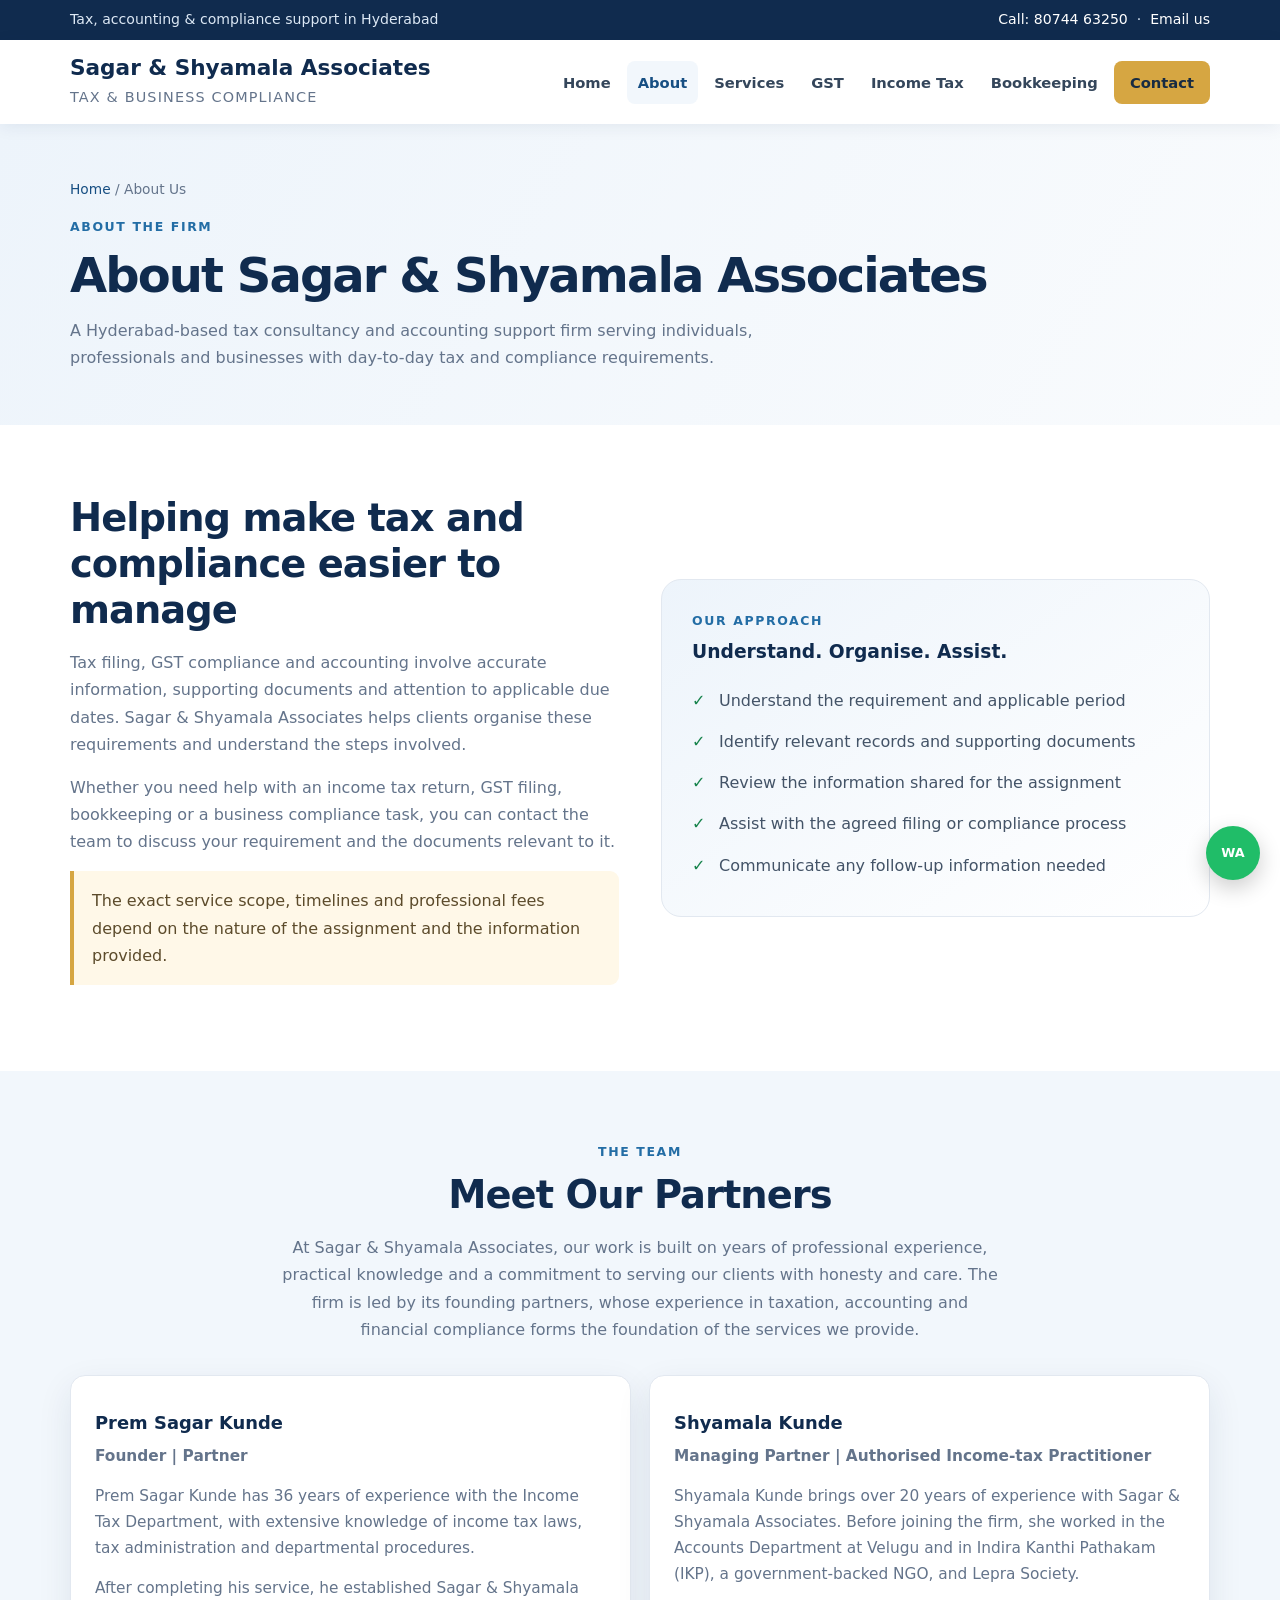
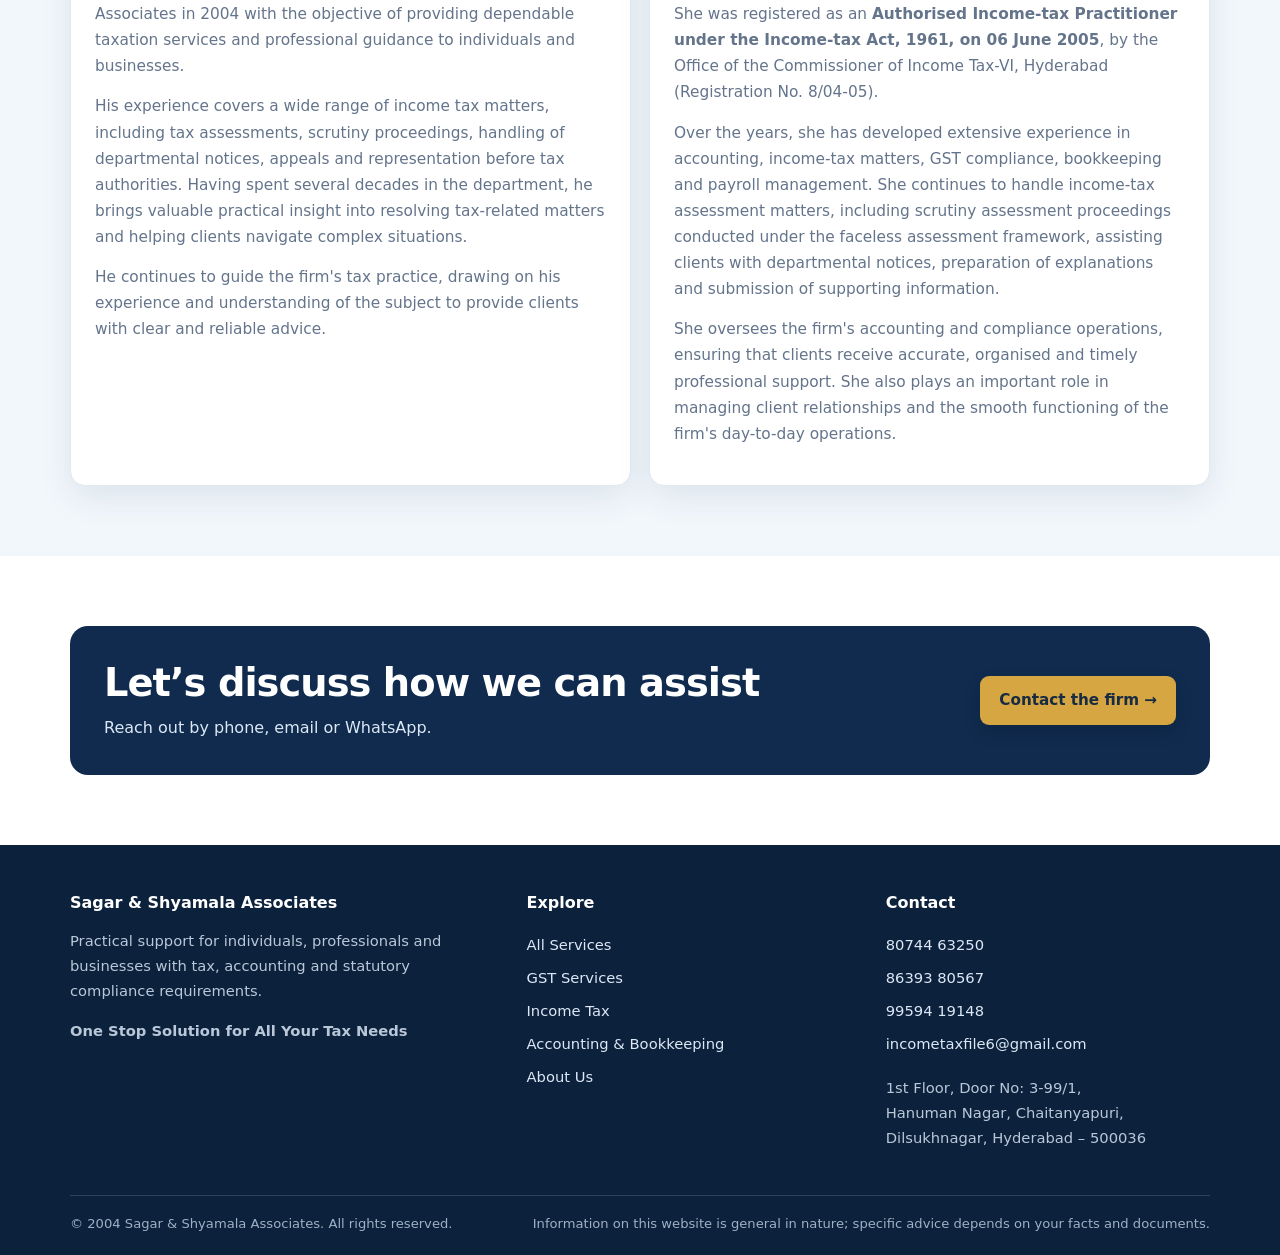
==== about.html @ eeabec80 "Update about.html" ====
<!doctype html>
<html lang="en">
<head>
<meta charset="utf-8">
<meta name="viewport" content="width=device-width, initial-scale=1">
<title>About | Sagar &amp; Shyamala Associates</title>
<meta name="description" content="Meet the partners of Sagar & Shyamala Associates, Hyderabad, and learn about their experience in income tax, GST, accounting and compliance services.">
<meta name="theme-color" content="#102b4e">
<link rel="stylesheet" href="assets/css/style.css">
<link rel="icon" href="data:image/svg+xml,%3Csvg xmlns='http://www.w3.org/2000/svg' viewBox='0 0 64 64'%3E%3Crect width='64' height='64' rx='14' fill='%23102b4e'/%3E%3Ctext x='50%25' y='55%25' font-size='24' text-anchor='middle' fill='white' font-family='Arial' font-weight='bold'%3ESS%3C/text%3E%3C/svg%3E">
</head>

<body>

<div class="topbar">
<div class="container topbar-inner">
<span>Tax, accounting &amp; compliance support in Hyderabad</span>
<span>
<a href="tel:+918074463250">Call: 80744 63250</a>
&nbsp;·&nbsp;
<a href="mailto:incometaxfile6@gmail.com">Email us</a>
</span>
</div>
</div>

<header class="site-header">
<div class="container header-inner">

<a class="brand" href="index.html" aria-label="Sagar and Shyamala Associates home">
<span>
<strong>Sagar &amp; Shyamala Associates</strong>
<small>Tax &amp; Business Compliance</small>
</span>
</a>

<button class="menu-toggle" type="button" aria-expanded="false" aria-controls="main-nav">Menu ☰</button>

<nav class="nav" id="main-nav" aria-label="Main navigation">
<a href="index.html">Home</a>
<a href="about.html">About</a>
<a href="services.html">Services</a>
<a href="gst-services.html">GST</a>
<a href="income-tax.html">Income Tax</a>
<a href="bookkeeping.html">Bookkeeping</a>
<a href="contact.html" class="nav-cta">Contact</a>
</nav>

</div>
</header>

<main>

<section class="page-hero">
<div class="container">
<div class="breadcrumbs">
<a href="index.html">Home</a> / About Us
</div>
<div class="kicker">About the firm</div>
<h1>About Sagar &amp; Shyamala Associates</h1>
<p>A Hyderabad-based tax consultancy and accounting support firm serving individuals, professionals and businesses with day-to-day tax and compliance requirements.</p>
</div>
</section>

<section class="section">
<div class="container split">

<div>
<h2>Helping make tax and compliance easier to manage</h2>

<p class="muted">Tax filing, GST compliance and accounting involve accurate information, supporting documents and attention to applicable due dates. Sagar &amp; Shyamala Associates helps clients organise these requirements and understand the steps involved.</p>

<p class="muted">Whether you need help with an income tax return, GST filing, bookkeeping or a business compliance task, you can contact the team to discuss your requirement and the documents relevant to it.</p>

<p class="notice">The exact service scope, timelines and professional fees depend on the nature of the assignment and the information provided.</p>
</div>

<div class="feature-box">
<div class="kicker">Our approach</div>
<h3>Understand. Organise. Assist.</h3>

<ul class="tick-list">
<li>Understand the requirement and applicable period</li>
<li>Identify relevant records and supporting documents</li>
<li>Review the information shared for the assignment</li>
<li>Assist with the agreed filing or compliance process</li>
<li>Communicate any follow-up information needed</li>
</ul>
</div>

</div>
</section>

<section class="section section-soft">
<div class="container">

<div class="section-head center">
<div class="kicker">The team</div>
<h2>Meet Our Partners</h2>

<p>At Sagar &amp; Shyamala Associates, our work is built on years of professional experience, practical knowledge and a commitment to serving our clients with honesty and care. The firm is led by its founding partners, whose experience in taxation, accounting and financial compliance forms the foundation of the services we provide.</p>
</div>

<div class="grid two">

<div class="card">
<h3>Prem Sagar Kunde</h3>
<p><strong>Founder | Partner</strong></p>

<p>Prem Sagar Kunde has 36 years of experience with the Income Tax Department, with extensive knowledge of income tax laws, tax administration and departmental procedures.</p>

<p>After completing his service, he established Sagar &amp; Shyamala Associates in 2004 with the objective of providing dependable taxation services and professional guidance to individuals and businesses.</p>

<p>His experience covers a wide range of income tax matters, including tax assessments, scrutiny proceedings, handling of departmental notices, appeals and representation before tax authorities. Having spent several decades in the department, he brings valuable practical insight into resolving tax-related matters and helping clients navigate complex situations.</p>

<p>He continues to guide the firm's tax practice, drawing on his experience and understanding of the subject to provide clients with clear and reliable advice.</p>
</div>

<div class="card">
<h3>Shyamala Kunde</h3>
<p><strong>Managing Partner | Authorised Income-tax Practitioner</strong></p>

<p>Shyamala Kunde brings over 20 years of experience with Sagar &amp; Shyamala Associates. Before joining the firm, she worked in the Accounts Department at Velugu and in Indira Kanthi Pathakam (IKP), a government-backed NGO, and Lepra Society.</p>

<p>She was registered as an <strong>Authorised Income-tax Practitioner under the Income-tax Act, 1961, on 06 June 2005</strong>, by the Office of the Commissioner of Income Tax-VI, Hyderabad (Registration No. 8/04-05).</p>

<p>Over the years, she has developed extensive experience in accounting, income-tax matters, GST compliance, bookkeeping and payroll management. She continues to handle income-tax assessment matters, including scrutiny assessment proceedings conducted under the faceless assessment framework, assisting clients with departmental notices, preparation of explanations and submission of supporting information.</p>

<p>She oversees the firm's accounting and compliance operations, ensuring that clients receive accurate, organised and timely professional support. She also plays an important role in managing client relationships and the smooth functioning of the firm's day-to-day operations.</p>
</div>

</div>
</div>
</section>

<section class="section">
<div class="container callout">

<div>
<h2>Let’s discuss how we can assist</h2>
<p>Reach out by phone, email or WhatsApp.</p>
</div>

<a class="btn" href="contact.html">Contact the firm →</a>

</div>
</section>

</main>

<footer class="site-footer">
<div class="container">

<div class="footer-grid">

<div>
<h3>Sagar &amp; Shyamala Associates</h3>
<p>Practical support for individuals, professionals and businesses with tax, accounting and statutory compliance requirements.</p>
<p><strong>One Stop Solution for All Your Tax Needs</strong></p>
</div>

<div>
<h3>Explore</h3>
<ul>
<li><a href="services.html">All Services</a></li>
<li><a href="gst-services.html">GST Services</a></li>
<li><a href="income-tax.html">Income Tax</a></li>
<li><a href="bookkeeping.html">Accounting &amp; Bookkeeping</a></li>
<li><a href="about.html">About Us</a></li>
</ul>
</div>

<div>
<h3>Contact</h3>
<ul>
<li><a href="tel:+918074463250">80744 63250</a></li>
<li><a href="tel:+918639380567">86393 80567</a></li>
<li><a href="tel:+919959419148">99594 19148</a></li>
<li><a href="mailto:incometaxfile6@gmail.com">incometaxfile6@gmail.com</a></li>
</ul>

<p>
1st Floor, Door No: 3-99/1,<br>
Hanuman Nagar, Chaitanyapuri,<br>
Dilsukhnagar, Hyderabad – 500036
</p>
</div>

</div>

<div class="footer-bottom">
<span>© <span id="year">2004</span> Sagar &amp; Shyamala Associates. All rights reserved.</span>
<span>Information on this website is general in nature; specific advice depends on your facts and documents.</span>
</div>

</div>
</footer>

<a class="whatsapp" href="https://wa.me/918074463250" target="_blank" rel="noopener" aria-label="Chat with us on WhatsApp">WA</a>

<script src="assets/js/site.js" defer></script>

</body>
</html>
---- assets/css/style.css ----
:root{--navy:#102b4e;--blue:#174f83;--blue2:#236da5;--gold:#d6a642;--ink:#263445;--muted:#64748b;--pale:#f2f7fc;--line:#e2e8f0;--white:#fff;--green:#16834b;--shadow:0 12px 35px rgba(16,43,78,.09)}
*{box-sizing:border-box}html{scroll-behavior:smooth}body{margin:0;font-family:Inter,ui-sans-serif,system-ui,-apple-system,"Segoe UI",Arial,sans-serif;color:var(--ink);line-height:1.7;background:#fff}a{color:var(--blue);text-decoration:none}a:hover{color:var(--blue2)}img{max-width:100%}.container{width:min(1140px,calc(100% - 40px));margin-inline:auto}.topbar{background:var(--navy);color:#dce8f5;font-size:.88rem}.topbar-inner{display:flex;justify-content:space-between;gap:15px;flex-wrap:wrap;padding:8px 0}.topbar a{color:#fff}.site-header{background:#fff;position:sticky;top:0;z-index:20;box-shadow:0 3px 16px rgba(16,43,78,.07)}.header-inner{display:flex;align-items:center;justify-content:space-between;gap:25px;padding:15px 0}.brand{display:flex;align-items:center;gap:12px;color:var(--navy);min-width:240px}.brand-mark{width:44px;height:44px;border-radius:12px;background:linear-gradient(135deg,var(--navy),var(--blue2));color:#fff;display:grid;place-items:center;font-weight:800;letter-spacing:-1px}.brand strong{display:block;font-size:1.35rem;line-height:1.2}.brand small{display:block;color:var(--muted);font-size:.90rem;letter-spacing:.08em;text-transform:uppercase;margin-top:4px}.nav{display:flex;align-items:center;gap:5px;flex-wrap:wrap}.nav a{color:#34465b;padding:9px 11px;border-radius:8px;font-size:.92rem;font-weight:600}.nav a:hover,.nav a.active{background:var(--pale);color:var(--blue)}.nav .nav-cta{background:var(--gold);color:#172b42;padding-inline:16px}.nav .nav-cta:hover{background:#c8952f;color:#172b42}.menu-toggle{display:none;border:1px solid var(--line);background:#fff;color:var(--navy);border-radius:8px;padding:9px 12px;font-size:1rem}.hero{background:radial-gradient(circle at 85% 20%,rgba(214,166,66,.2),transparent 25%),linear-gradient(120deg,#102b4e,#174f83);color:#fff;padding:78px 0 72px;overflow:hidden}.hero-grid{display:grid;grid-template-columns:1.25fr .75fr;gap:50px;align-items:center}.eyebrow{display:inline-flex;align-items:center;gap:8px;color:#f3d99d;font-size:.8rem;font-weight:800;letter-spacing:.13em;text-transform:uppercase}.eyebrow:before{content:"";width:25px;height:2px;background:var(--gold)}h1,h2,h3{line-height:1.2;color:var(--navy);margin:0 0 16px}h1{font-size:clamp(2.2rem,5vw,3.65rem);letter-spacing:-.04em}.hero h1{color:#fff;max-width:720px}.hero p{color:#dce8f5;font-size:1.1rem;max-width:680px;margin:0 0 25px}.hero-panel{background:rgba(255,255,255,.09);border:1px solid rgba(255,255,255,.2);border-radius:20px;padding:27px;backdrop-filter:blur(5px)}.hero-panel h3{color:#fff;font-size:1.2rem}.hero-panel p{font-size:.96rem;margin-bottom:12px}.hero-list{padding:0;margin:15px 0 0;list-style:none}.hero-list li{padding:8px 0;color:#f4f7fb;border-bottom:1px solid rgba(255,255,255,.15)}.hero-list li:last-child{border:0}.hero-list li:before{content:"✓";color:#f3d99d;font-weight:900;margin-right:10px}.btn{display:inline-flex;align-items:center;justify-content:center;gap:8px;border:0;border-radius:9px;padding:12px 19px;font-weight:750;font-size:.95rem;background:var(--gold);color:#172b42;box-shadow:0 7px 18px rgba(0,0,0,.12)}.btn:hover{background:#e2b958;color:#172b42;transform:translateY(-1px)}.btn-outline{background:transparent;border:1px solid rgba(255,255,255,.55);color:#fff;box-shadow:none;margin-left:8px}.btn-outline:hover{background:rgba(255,255,255,.12);color:#fff}.btn-blue{background:var(--blue);color:#fff;box-shadow:none}.btn-blue:hover{background:var(--navy);color:#fff}.section{padding:70px 0}.section-soft{background:var(--pale)}.section-head{max-width:720px;margin-bottom:32px}.section-head.center{text-align:center;margin-inline:auto}.section-head p{color:var(--muted);margin:0}.kicker{font-size:.78rem;color:var(--blue2);font-weight:800;letter-spacing:.13em;text-transform:uppercase;margin-bottom:10px}.section h2{font-size:clamp(1.75rem,3vw,2.45rem);letter-spacing:-.025em}.grid{display:grid;grid-template-columns:repeat(3,1fr);gap:18px}.grid.two{grid-template-columns:repeat(2,1fr)}.card{background:#fff;border:1px solid var(--line);border-radius:15px;padding:24px;box-shadow:var(--shadow)}.card h3{font-size:1.12rem;margin:12px 0 9px}.card p{color:var(--muted);margin:0 0 14px;font-size:.96rem}.card-link{font-weight:750;font-size:.92rem}.icon-box{width:43px;height:43px;border-radius:12px;background:#eaf2fa;color:var(--blue);display:grid;place-items:center;font-size:1.25rem;font-weight:800}.tick-list{list-style:none;padding:0;margin:15px 0 0}.tick-list li{padding:7px 0 7px 27px;position:relative;color:#435367}.tick-list li:before{content:"✓";position:absolute;left:0;color:var(--green);font-weight:900}.split{display:grid;grid-template-columns:1fr 1fr;gap:42px;align-items:center}.feature-box{background:linear-gradient(145deg,#edf4fb,#fff);border:1px solid var(--line);border-radius:20px;padding:30px}.feature-box .stat{font-size:2rem;font-weight:850;color:var(--blue);line-height:1}.feature-box p{color:var(--muted)}.callout{background:var(--navy);color:#fff;border-radius:18px;padding:34px;display:flex;align-items:center;justify-content:space-between;gap:25px}.callout h2{color:#fff;margin-bottom:8px}.callout p{color:#dce8f5;margin:0}.page-hero{background:linear-gradient(120deg,#edf4fb,#f9fbfd);padding:54px 0}.page-hero h1{font-size:clamp(2rem,4vw,3rem);margin-bottom:12px}.page-hero p{max-width:760px;color:var(--muted);margin:0}.breadcrumbs{font-size:.86rem;color:var(--muted);margin-bottom:14px}.breadcrumbs a{color:var(--blue)}.content{max-width:850px}.content p{color:#536276}.content h2{font-size:1.55rem;margin-top:32px}.content h3{font-size:1.12rem;margin-top:22px}.notice{background:#fff8e8;border-left:4px solid var(--gold);padding:16px 18px;border-radius:0 9px 9px 0;color:#5c4b2b}.contact-grid{display:grid;grid-template-columns:.9fr 1.1fr;gap:25px}.contact-item{padding:17px 0;border-bottom:1px solid var(--line)}.contact-item:last-child{border:0}.contact-item strong{display:block;color:var(--navy);margin-bottom:4px}.contact-item span,.contact-item a{color:var(--muted)}.form-card label{display:block;font-weight:700;font-size:.9rem;color:var(--navy);margin:12px 0 6px}.form-card input,.form-card textarea,.form-card select{width:100%;padding:12px 13px;border:1px solid #cbd5e1;border-radius:8px;font:inherit;color:var(--ink);background:#fff}.form-card textarea{min-height:125px;resize:vertical}.form-card input:focus,.form-card textarea:focus,.form-card select:focus{outline:3px solid rgba(35,109,165,.15);border-color:var(--blue2)}.form-note{font-size:.83rem;color:var(--muted)}.faq{border-bottom:1px solid var(--line);padding:18px 0}.faq h3{font-size:1.03rem;margin:0 0 8px}.faq p{margin:0;color:var(--muted)}.site-footer{background:#0c213c;color:#d5e0ec;padding:48px 0 20px}.footer-grid{display:grid;grid-template-columns:1.3fr 1fr 1fr;gap:35px}.site-footer h3{color:#fff;font-size:1rem}.site-footer p,.site-footer li{color:#b9c8d8;font-size:.92rem}.site-footer ul{list-style:none;padding:0;margin:0}.site-footer li{padding:4px 0}.site-footer a{color:#dce8f5}.footer-bottom{border-top:1px solid rgba(255,255,255,.15);margin-top:30px;padding-top:17px;display:flex;justify-content:space-between;gap:15px;flex-wrap:wrap;font-size:.82rem;color:#9fb1c5}.whatsapp{position:fixed;right:20px;bottom:20px;width:54px;height:54px;border-radius:50%;background:#20bd68;color:#fff;display:grid;place-items:center;font-weight:900;font-size:.8rem;box-shadow:0 8px 22px rgba(0,0,0,.2);z-index:30}.whatsapp:hover{color:#fff;background:#159c53}.muted{color:var(--muted)}.spacer-top{margin-top:28px}.center{text-align:center}.small{font-size:.88rem}
@media(max-width:900px){.header-inner{align-items:flex-start}.menu-toggle{display:block;margin-left:auto}.nav{display:none;position:absolute;left:0;right:0;top:100%;background:#fff;padding:12px 20px 18px;box-shadow:0 12px 20px rgba(0,0,0,.1);flex-direction:column;align-items:stretch}.nav.open{display:flex}.nav a{padding:11px 12px}.hero-grid,.split,.contact-grid{grid-template-columns:1fr}.hero-grid{gap:28px}.hero{padding:58px 0}.grid{grid-template-columns:repeat(2,1fr)}.footer-grid{grid-template-columns:1fr 1fr}}
@media(max-width:600px){.container{width:min(100% - 30px,1140px)}.topbar-inner{font-size:.8rem}.brand{min-width:0}.brand strong{font-size:1.10rem}.brand small{font-size:.62rem}.brand-mark{width:39px;height:39px}.grid,.grid.two,.footer-grid{grid-template-columns:1fr}.section{padding:52px 0}.hero{padding:48px 0}.hero p{font-size:1rem}.btn-outline{margin:10px 0 0}.callout{align-items:flex-start;flex-direction:column;padding:26px}.page-hero{padding:40px 0}.card{padding:21px}}
@media(prefers-reduced-motion:reduce){html{scroll-behavior:auto}*,*:before,*:after{transition:none!important}}
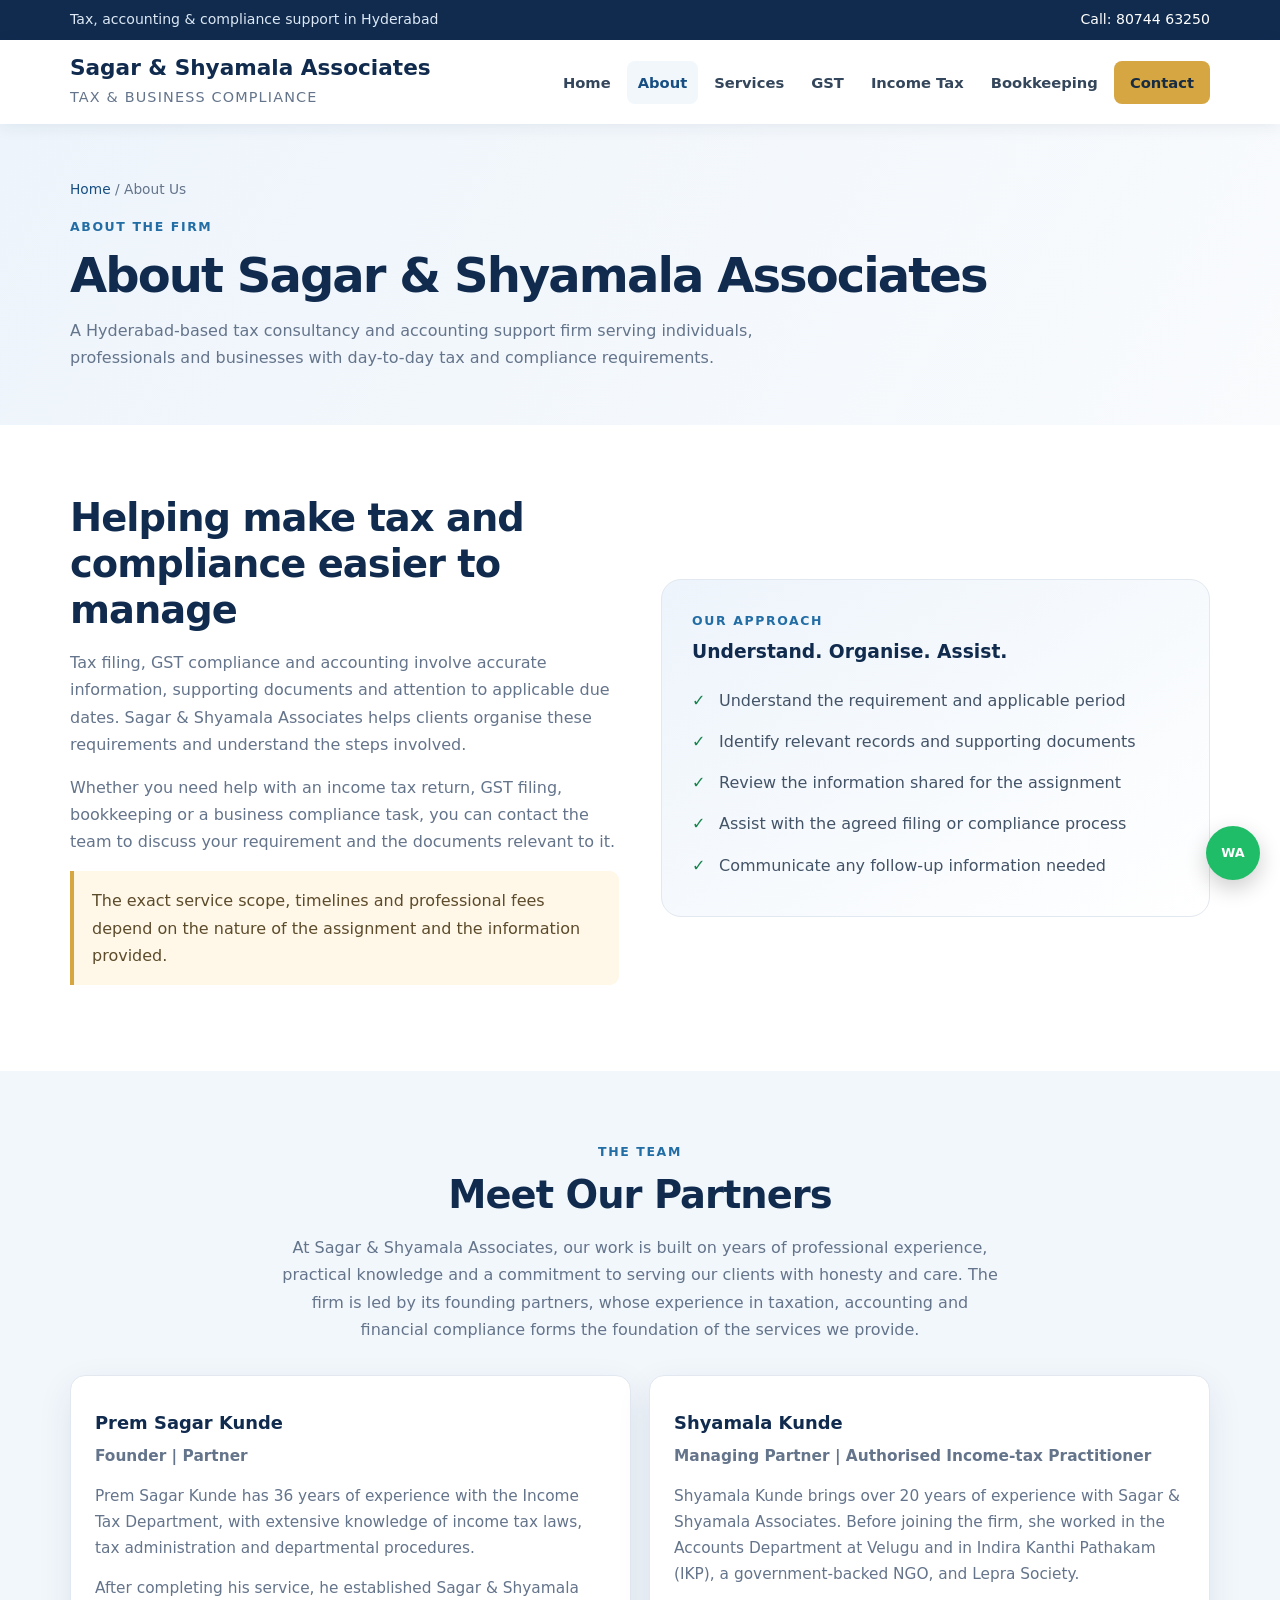
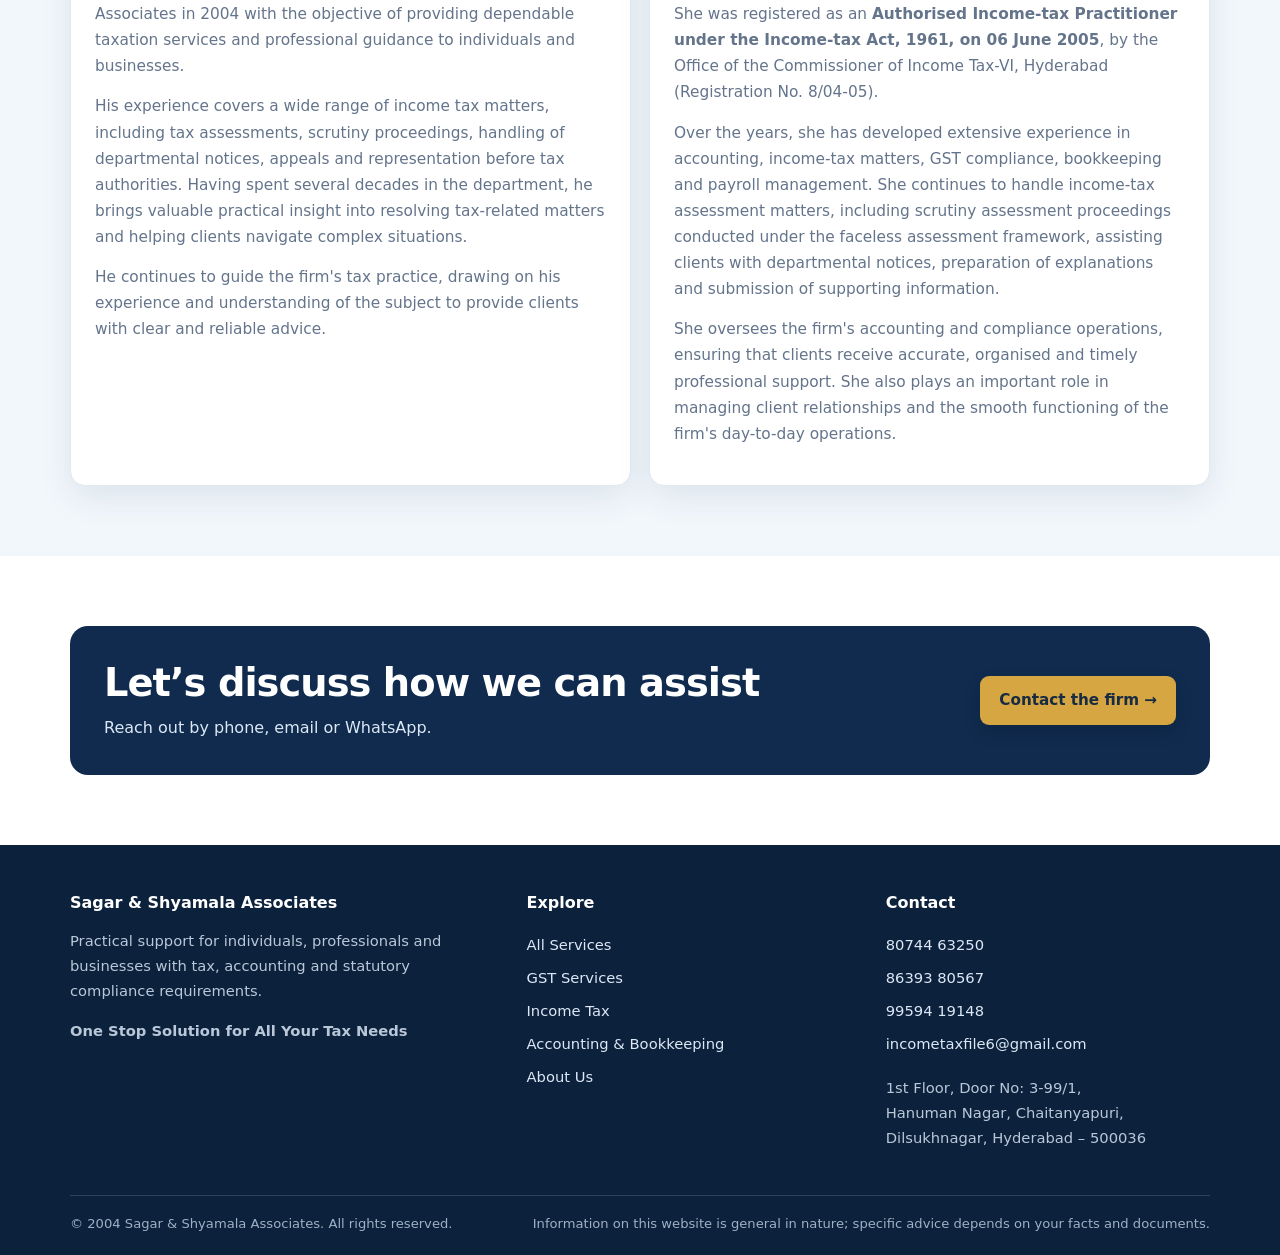
==== commit 87908a67: "Update about.html" ====
--- a/about.html
+++ b/about.html
@@ -18,8 +18,6 @@
 <span>Tax, accounting &amp; compliance support in Hyderabad</span>
 <span>
 <a href="tel:+918074463250">Call: 80744 63250</a>
-&nbsp;·&nbsp;
-<a href="mailto:incometaxfile6@gmail.com">Email us</a>
 </span>
 </div>
 </div>
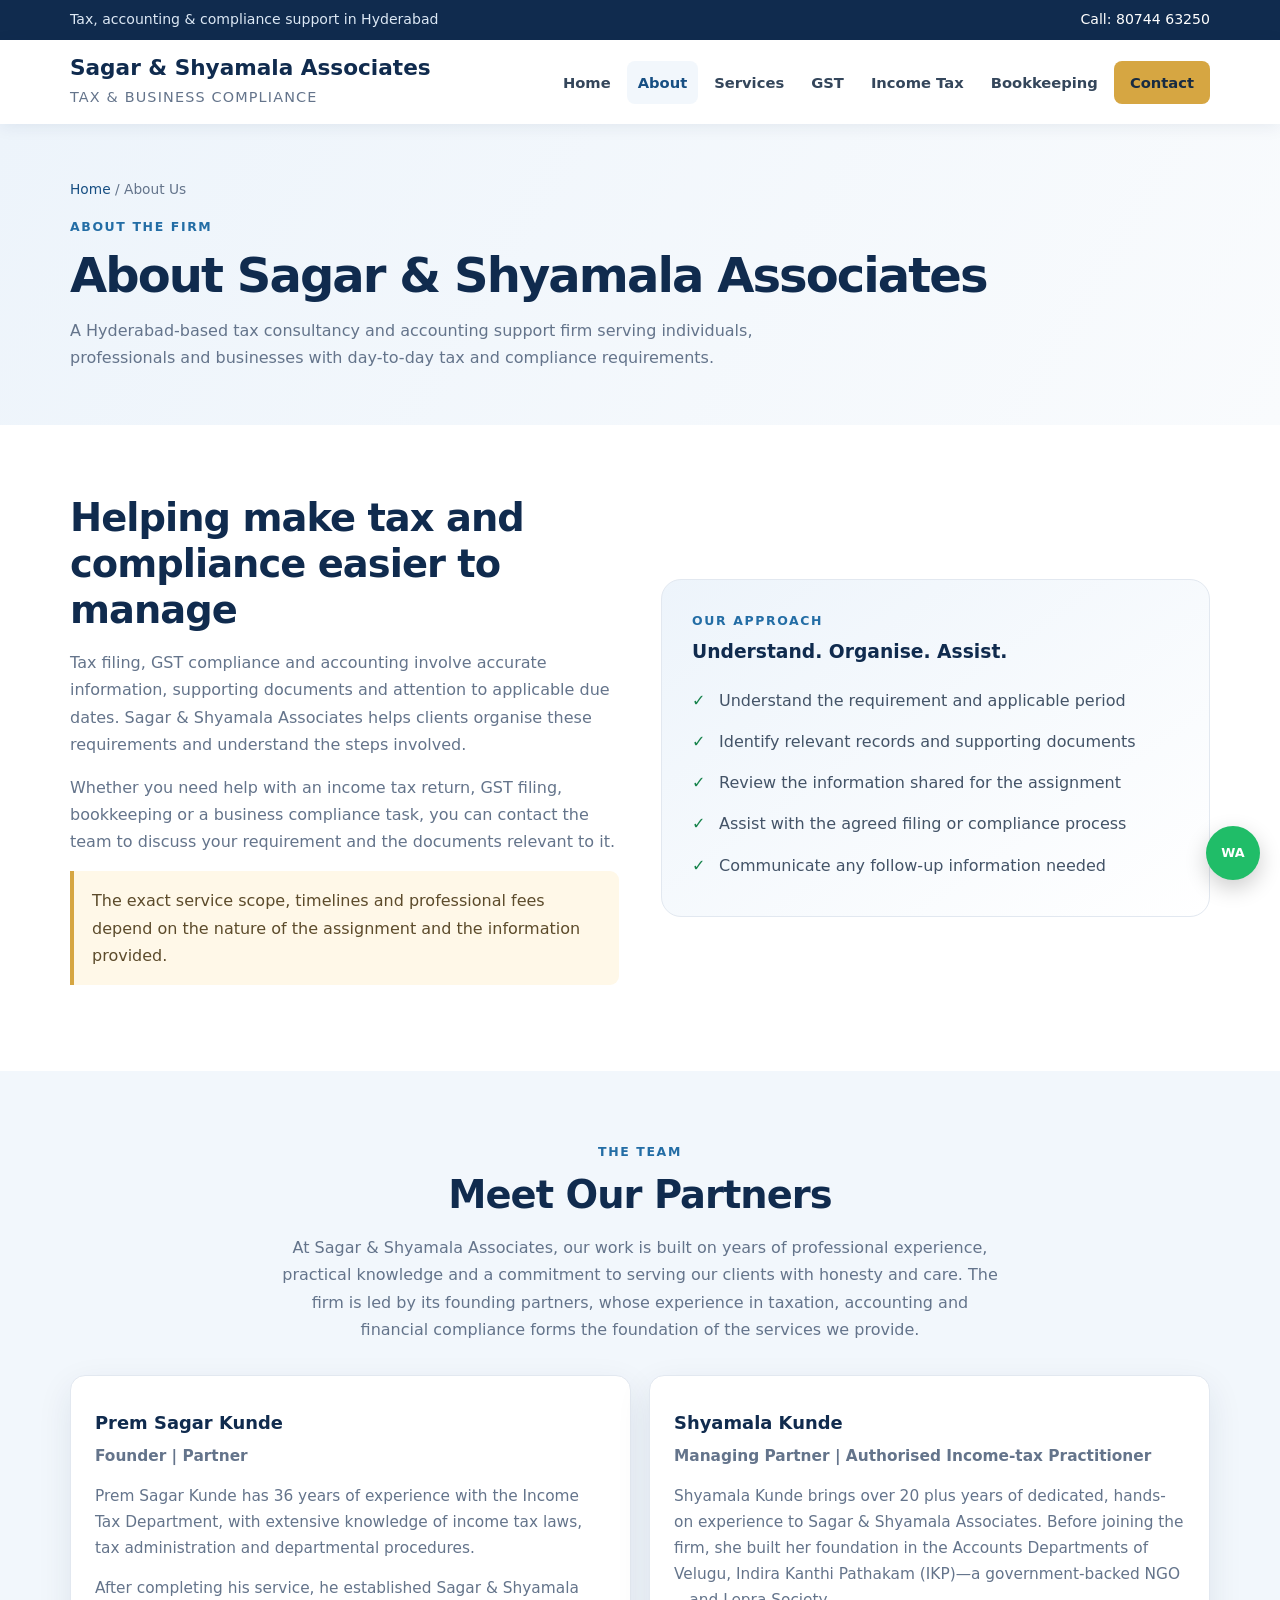
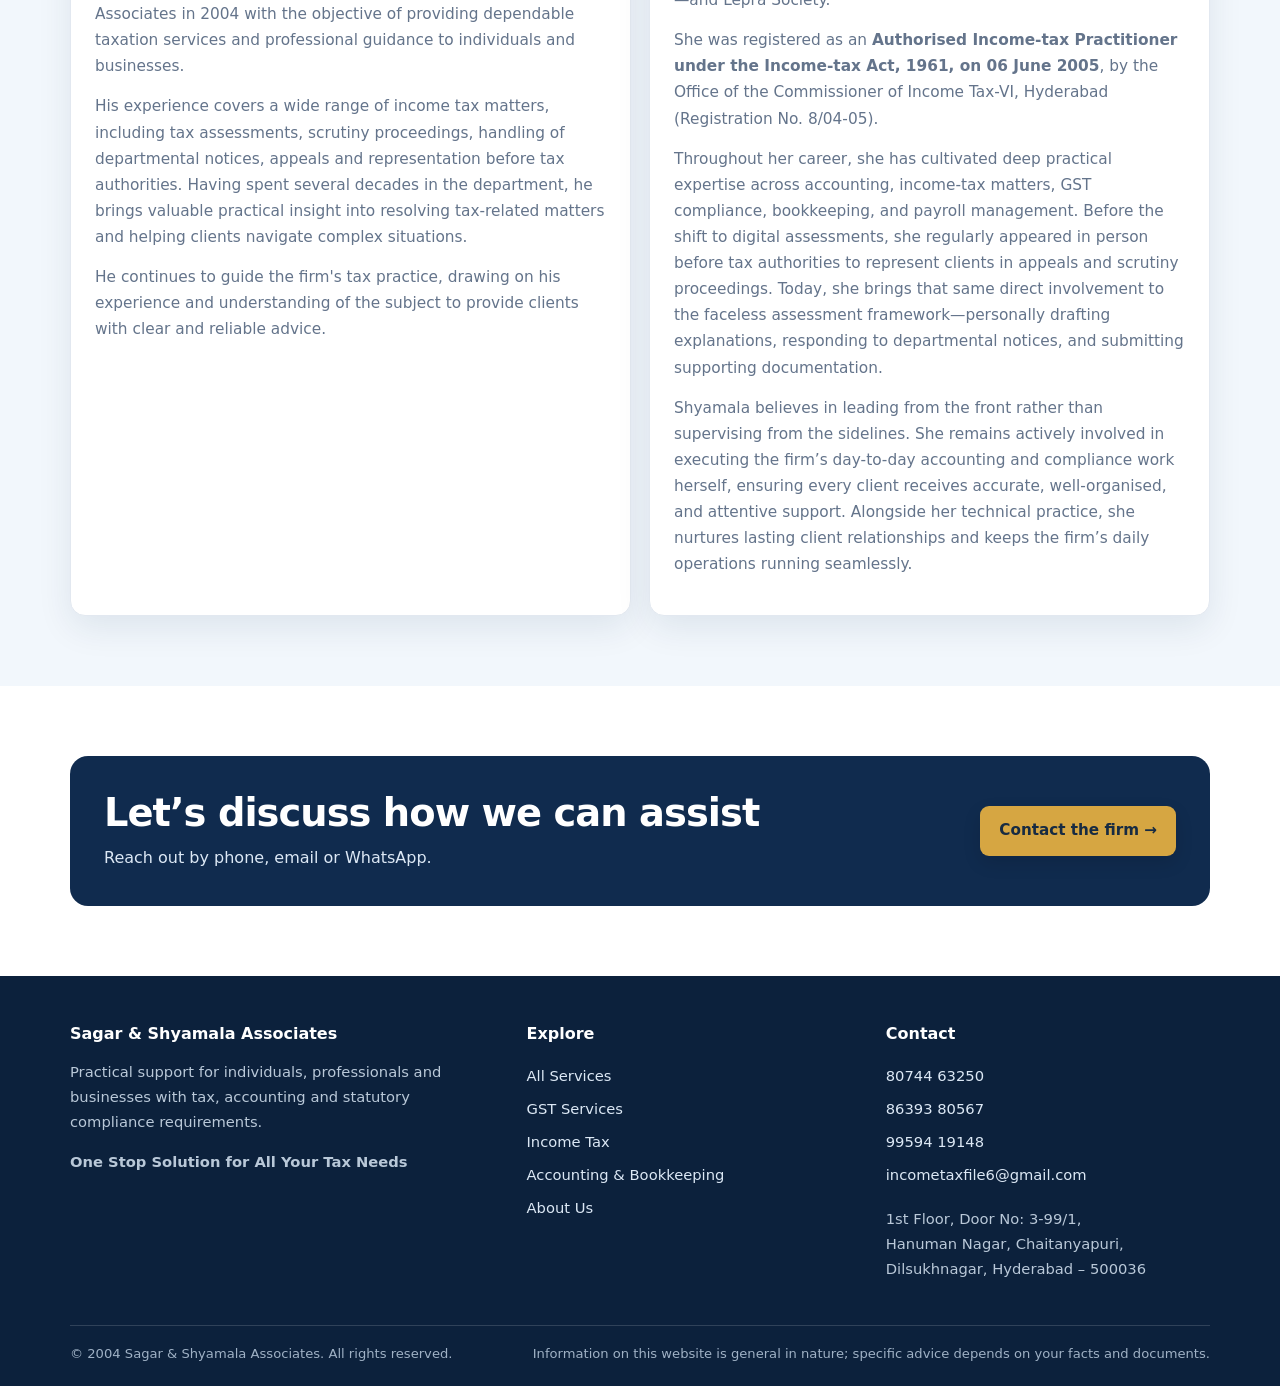
==== commit f30fc3b4: "Update about.html" ====
--- a/about.html
+++ b/about.html
@@ -114,18 +114,20 @@
 <p>He continues to guide the firm's tax practice, drawing on his experience and understanding of the subject to provide clients with clear and reliable advice.</p>
 </div>
 
+
 <div class="card">
-<h3>Shyamala Kunde</h3>
-<p><strong>Managing Partner | Authorised Income-tax Practitioner</strong></p>
-
-<p>Shyamala Kunde brings over 20 years of experience with Sagar &amp; Shyamala Associates. Before joining the firm, she worked in the Accounts Department at Velugu and in Indira Kanthi Pathakam (IKP), a government-backed NGO, and Lepra Society.</p>
-
-<p>She was registered as an <strong>Authorised Income-tax Practitioner under the Income-tax Act, 1961, on 06 June 2005</strong>, by the Office of the Commissioner of Income Tax-VI, Hyderabad (Registration No. 8/04-05).</p>
-
-<p>Over the years, she has developed extensive experience in accounting, income-tax matters, GST compliance, bookkeeping and payroll management. She continues to handle income-tax assessment matters, including scrutiny assessment proceedings conducted under the faceless assessment framework, assisting clients with departmental notices, preparation of explanations and submission of supporting information.</p>
-
-<p>She oversees the firm's accounting and compliance operations, ensuring that clients receive accurate, organised and timely professional support. She also plays an important role in managing client relationships and the smooth functioning of the firm's day-to-day operations.</p>
-</div>
+    <h3>Shyamala Kunde</h3>
+    <p><strong>Managing Partner | Authorised Income-tax Practitioner</strong></p>
+
+    <p>Shyamala Kunde brings over 20 plus years of dedicated, hands-on experience to Sagar &amp; Shyamala Associates. Before joining the firm, she built her foundation in the Accounts Departments of Velugu, Indira Kanthi Pathakam (IKP)—a government-backed NGO—and Lepra Society.</p>
+
+    <p>She was registered as an <strong>Authorised Income-tax Practitioner under the Income-tax Act, 1961, on 06 June 2005</strong>, by the Office of the Commissioner of Income Tax-VI, Hyderabad (Registration No. 8/04-05).</p>
+
+    <p>Throughout her career, she has cultivated deep practical expertise across accounting, income-tax matters, GST compliance, bookkeeping, and payroll management. Before the shift to digital assessments, she regularly appeared in person before tax authorities to represent clients in appeals and scrutiny proceedings. Today, she brings that same direct involvement to the faceless assessment framework—personally drafting explanations, responding to departmental notices, and submitting supporting documentation.</p>
+
+    <p>Shyamala believes in leading from the front rather than supervising from the sidelines. She remains actively involved in executing the firm’s day-to-day accounting and compliance work herself, ensuring every client receives accurate, well-organised, and attentive support. Alongside her technical practice, she nurtures lasting client relationships and keeps the firm’s daily operations running seamlessly.</p>
+</div>
+
 
 </div>
 </div>
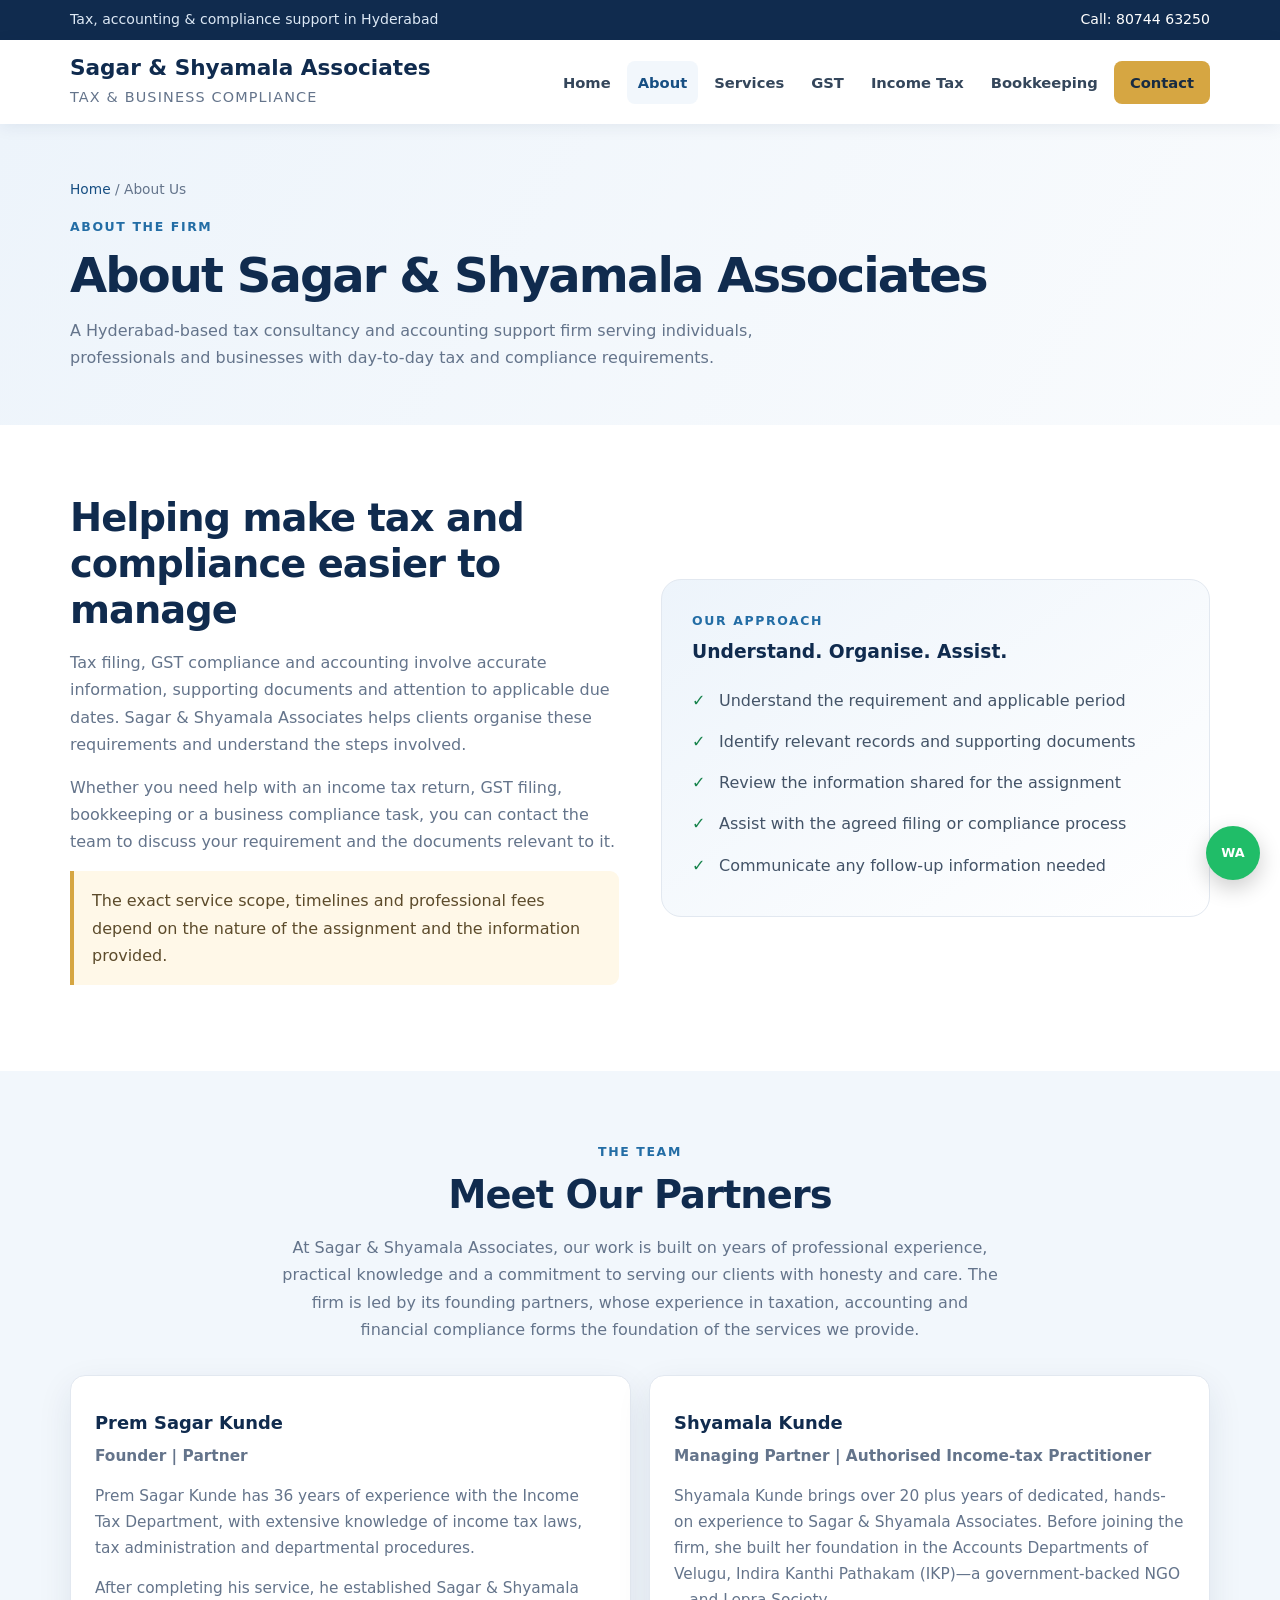
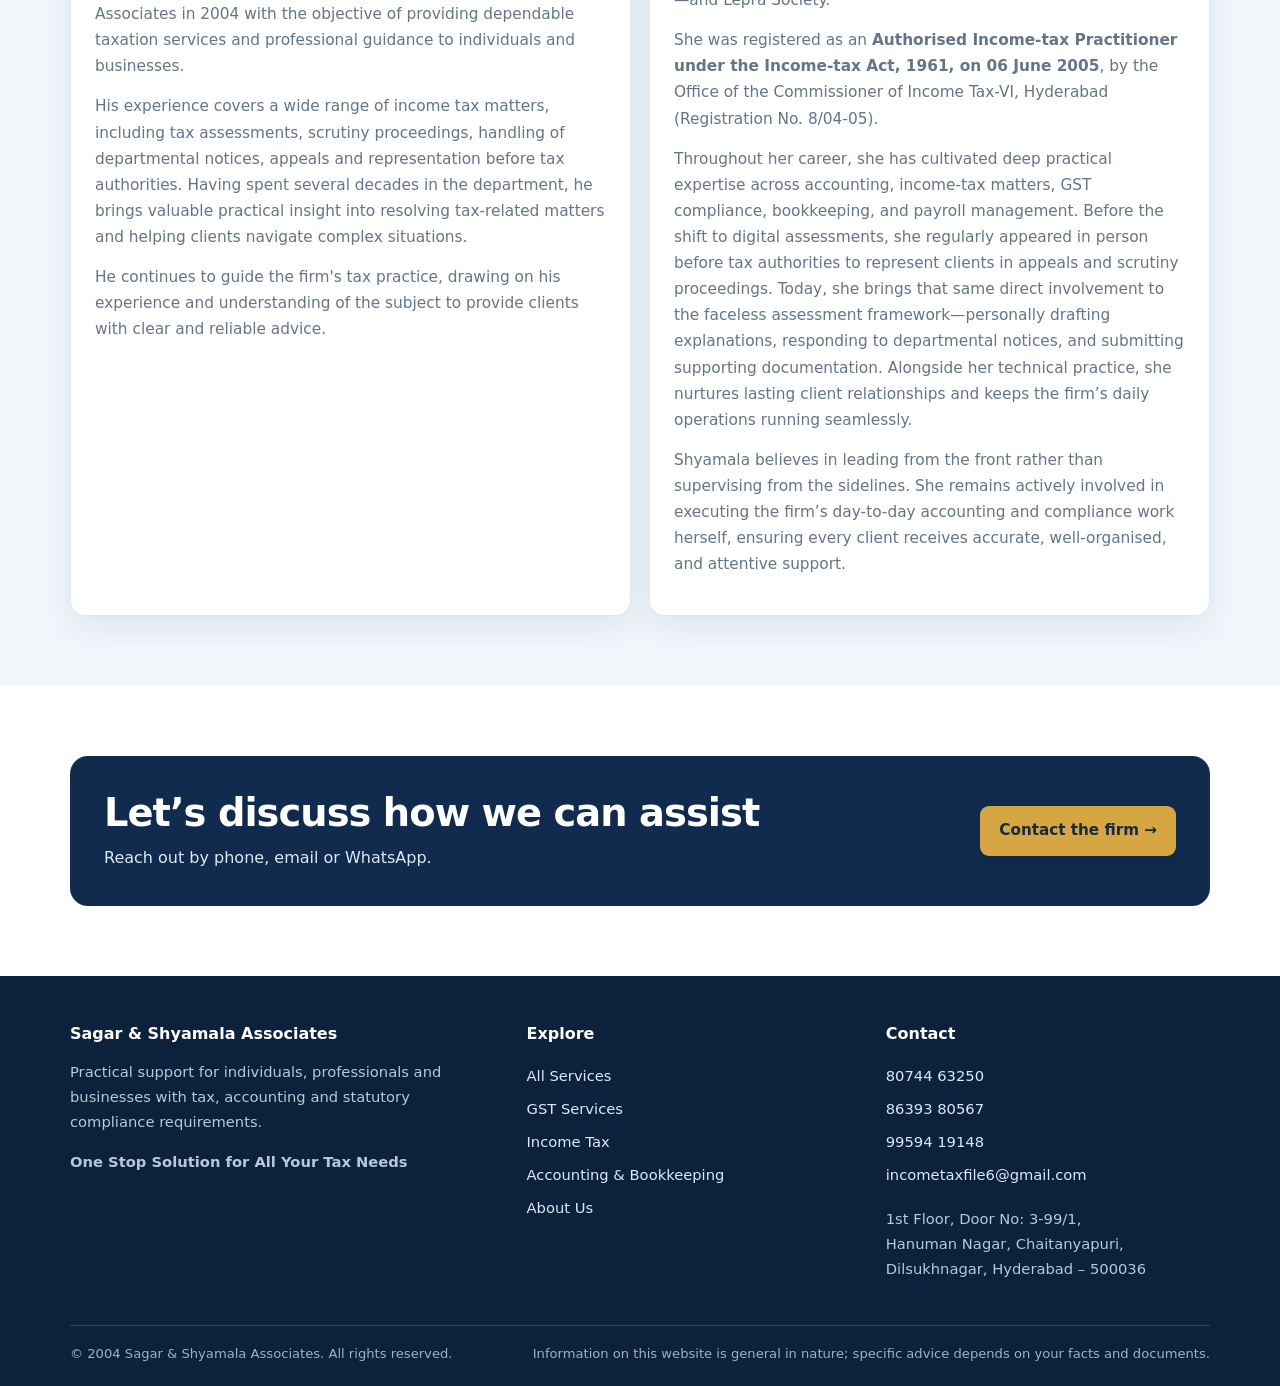
==== commit 43949cb9: "Update about.html" ====
--- a/about.html
+++ b/about.html
@@ -123,9 +123,9 @@
 
     <p>She was registered as an <strong>Authorised Income-tax Practitioner under the Income-tax Act, 1961, on 06 June 2005</strong>, by the Office of the Commissioner of Income Tax-VI, Hyderabad (Registration No. 8/04-05).</p>
 
-    <p>Throughout her career, she has cultivated deep practical expertise across accounting, income-tax matters, GST compliance, bookkeeping, and payroll management. Before the shift to digital assessments, she regularly appeared in person before tax authorities to represent clients in appeals and scrutiny proceedings. Today, she brings that same direct involvement to the faceless assessment framework—personally drafting explanations, responding to departmental notices, and submitting supporting documentation.</p>
-
-    <p>Shyamala believes in leading from the front rather than supervising from the sidelines. She remains actively involved in executing the firm’s day-to-day accounting and compliance work herself, ensuring every client receives accurate, well-organised, and attentive support. Alongside her technical practice, she nurtures lasting client relationships and keeps the firm’s daily operations running seamlessly.</p>
+    <p>Throughout her career, she has cultivated deep practical expertise across accounting, income-tax matters, GST compliance, bookkeeping, and payroll management. Before the shift to digital assessments, she regularly appeared in person before tax authorities to represent clients in appeals and scrutiny proceedings. Today, she brings that same direct involvement to the faceless assessment framework—personally drafting explanations, responding to departmental notices, and submitting supporting documentation. Alongside her technical practice, she nurtures lasting client relationships and keeps the firm’s daily operations running seamlessly.</p>
+
+    <p>Shyamala believes in leading from the front rather than supervising from the sidelines. She remains actively involved in executing the firm’s day-to-day accounting and compliance work herself, ensuring every client receives accurate, well-organised, and attentive support. </p>
 </div>
 
 
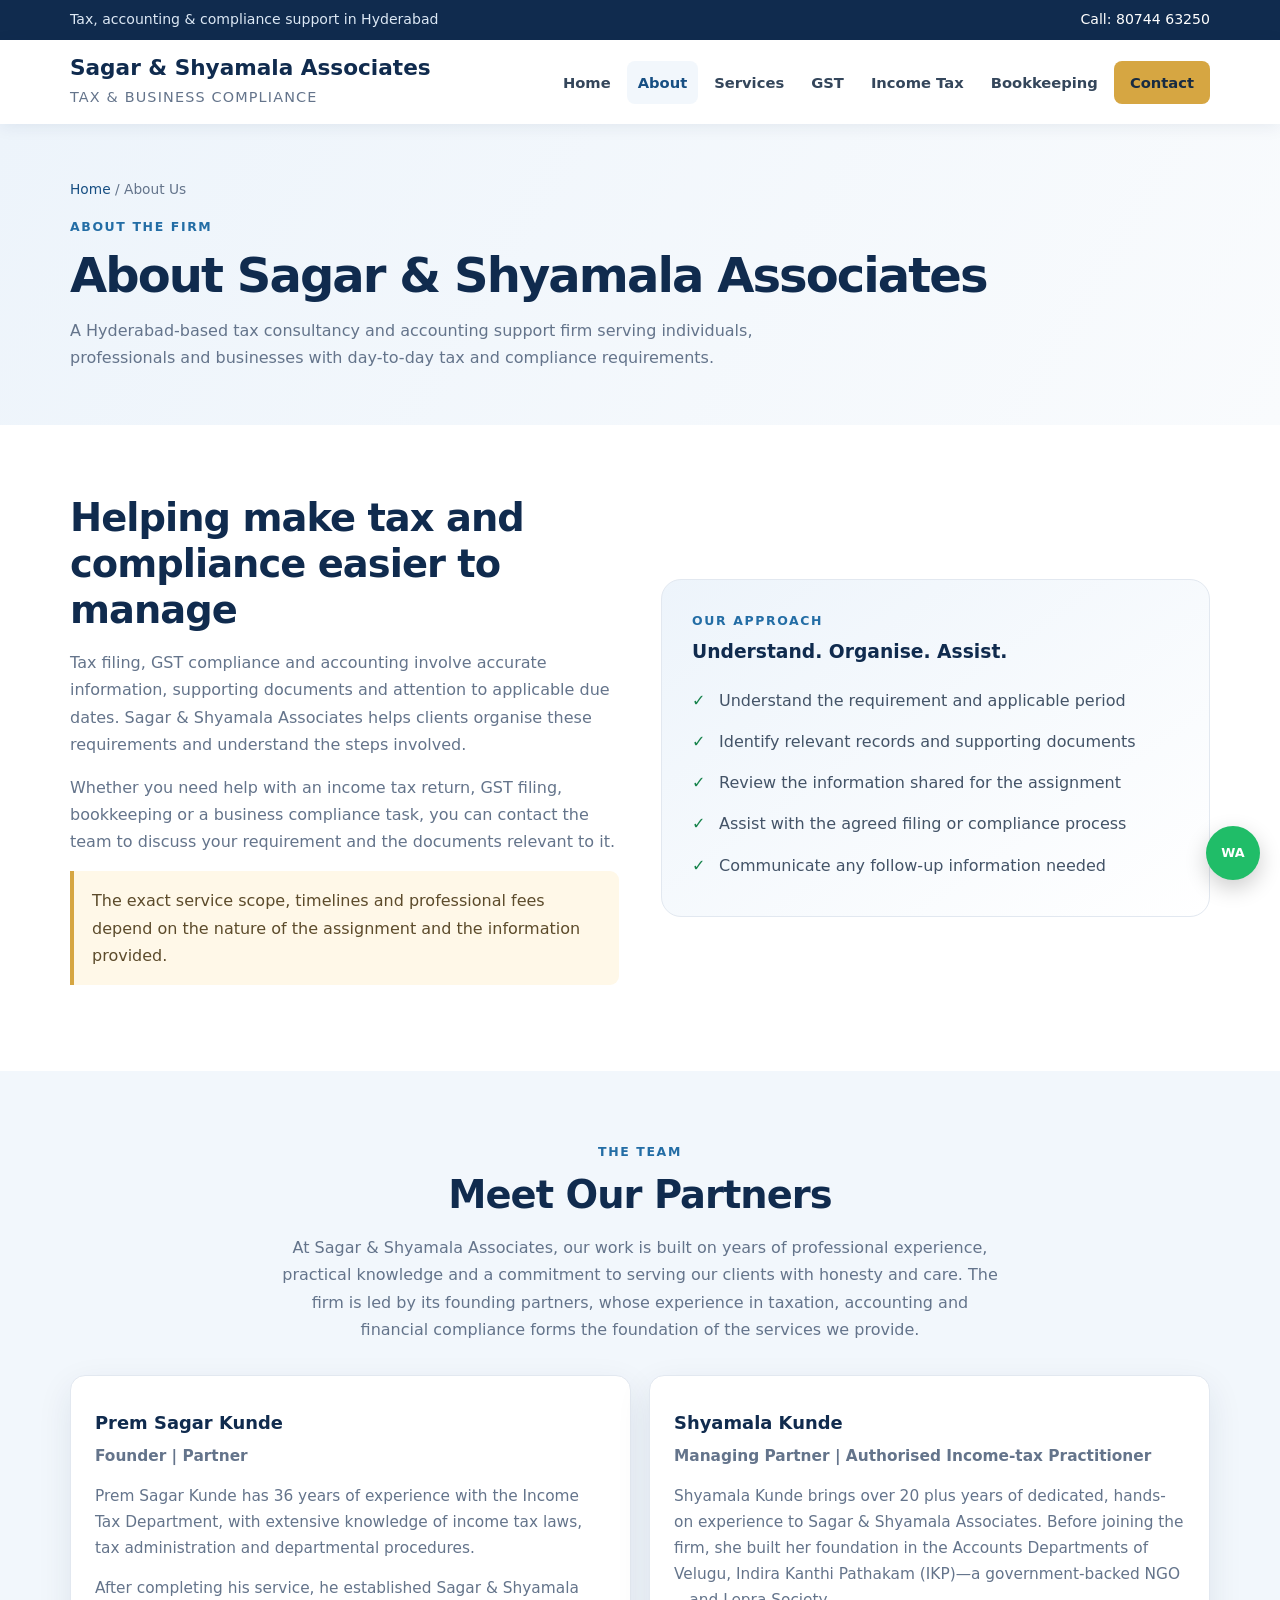
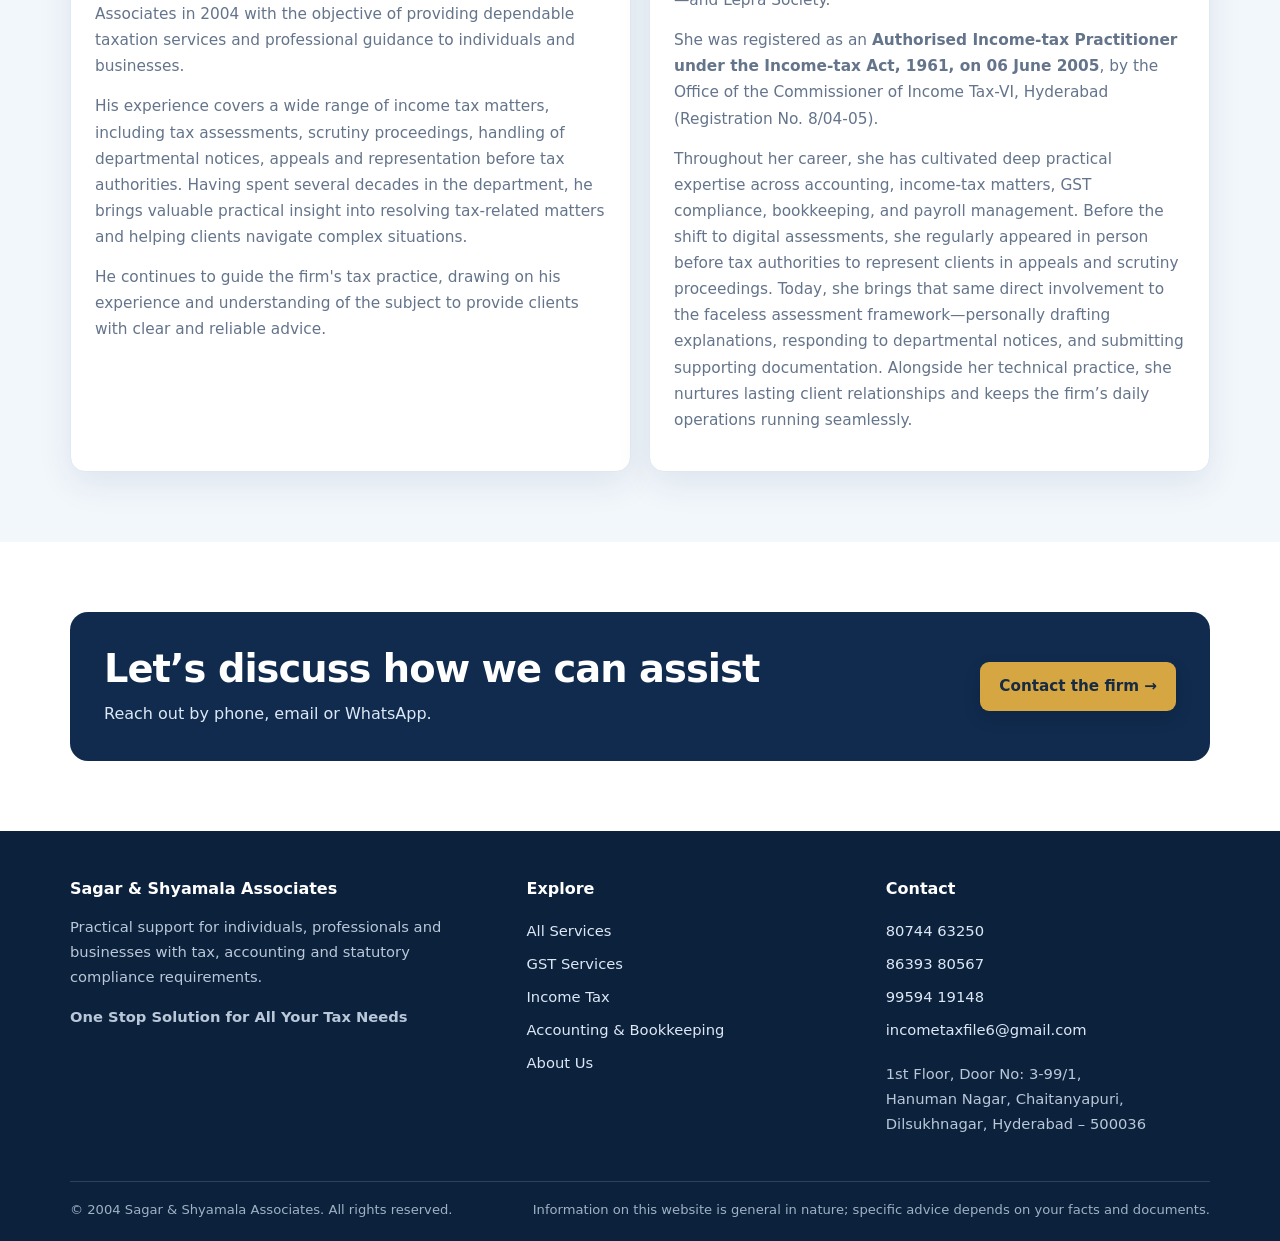
==== commit 1763e765: "Update about.html" ====
--- a/about.html
+++ b/about.html
@@ -125,7 +125,6 @@
 
     <p>Throughout her career, she has cultivated deep practical expertise across accounting, income-tax matters, GST compliance, bookkeeping, and payroll management. Before the shift to digital assessments, she regularly appeared in person before tax authorities to represent clients in appeals and scrutiny proceedings. Today, she brings that same direct involvement to the faceless assessment framework—personally drafting explanations, responding to departmental notices, and submitting supporting documentation. Alongside her technical practice, she nurtures lasting client relationships and keeps the firm’s daily operations running seamlessly.</p>
 
-    <p>Shyamala believes in leading from the front rather than supervising from the sidelines. She remains actively involved in executing the firm’s day-to-day accounting and compliance work herself, ensuring every client receives accurate, well-organised, and attentive support. </p>
 </div>
 
 
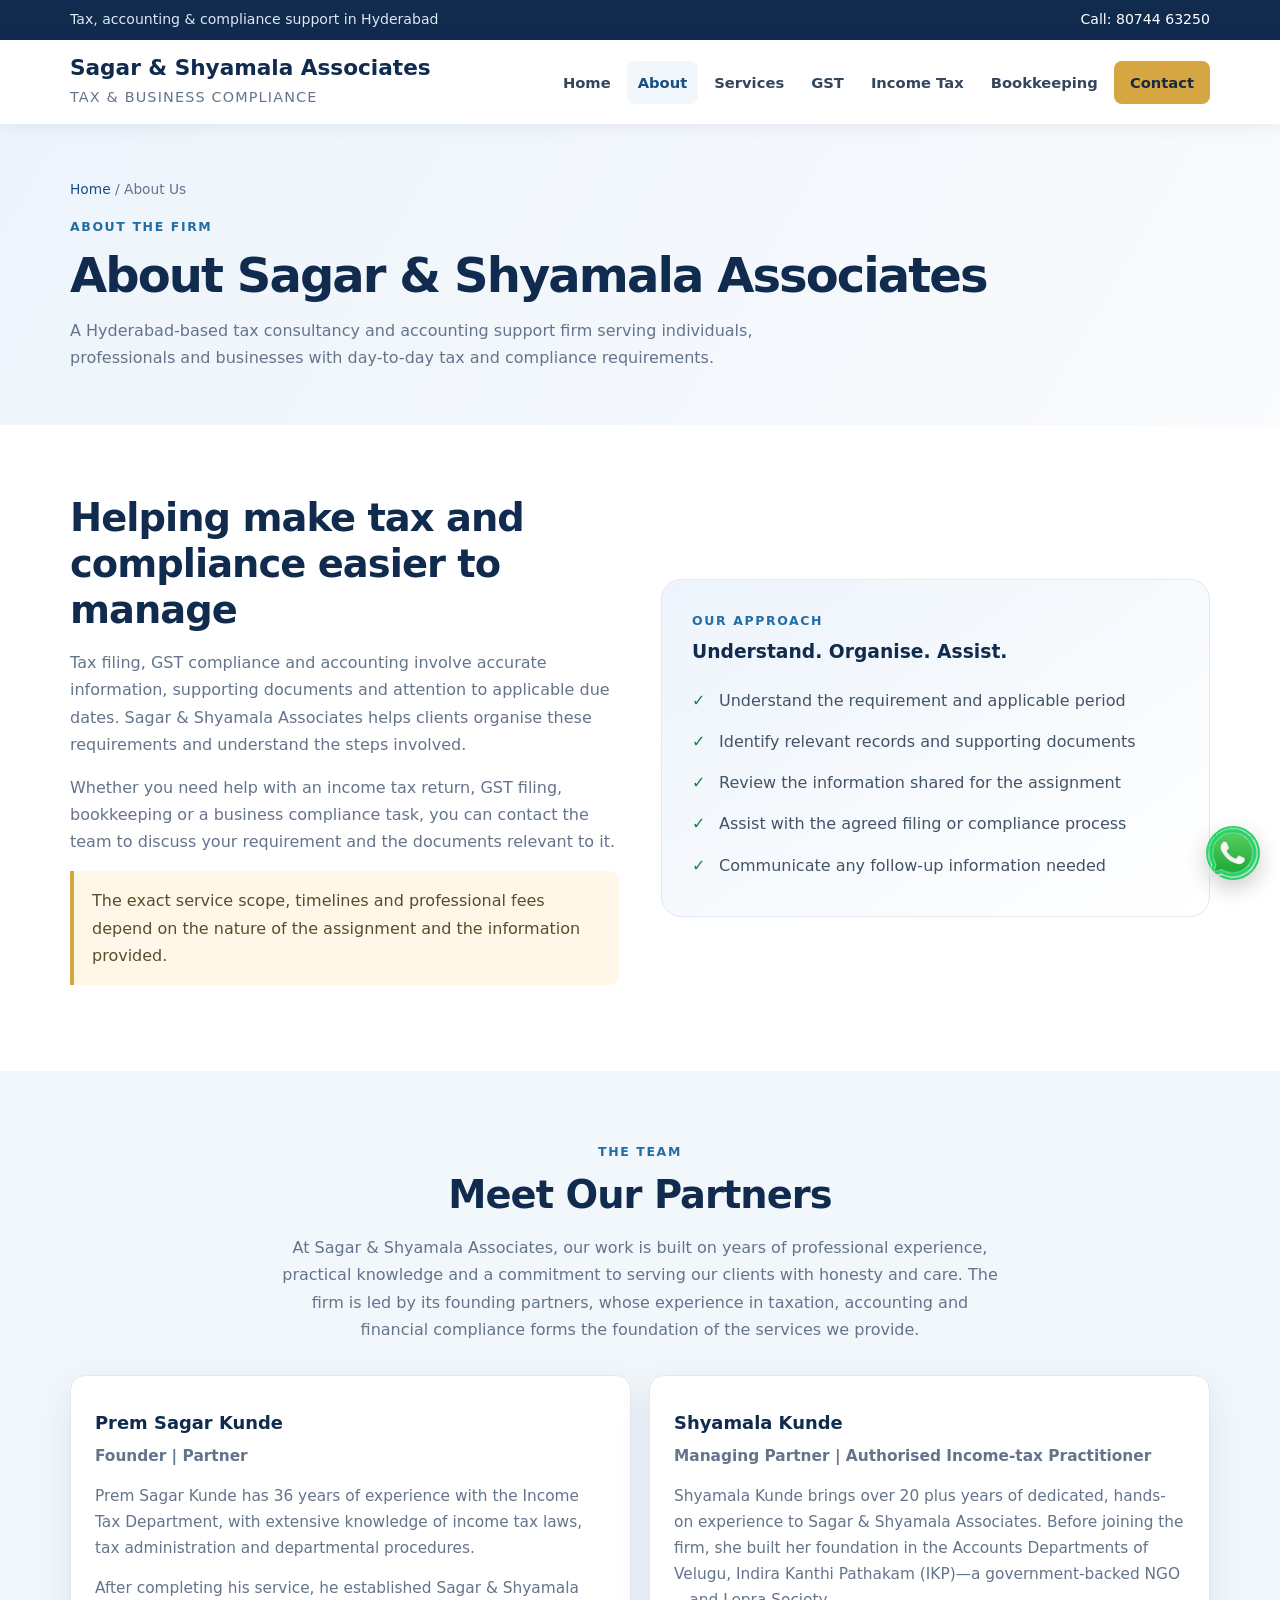
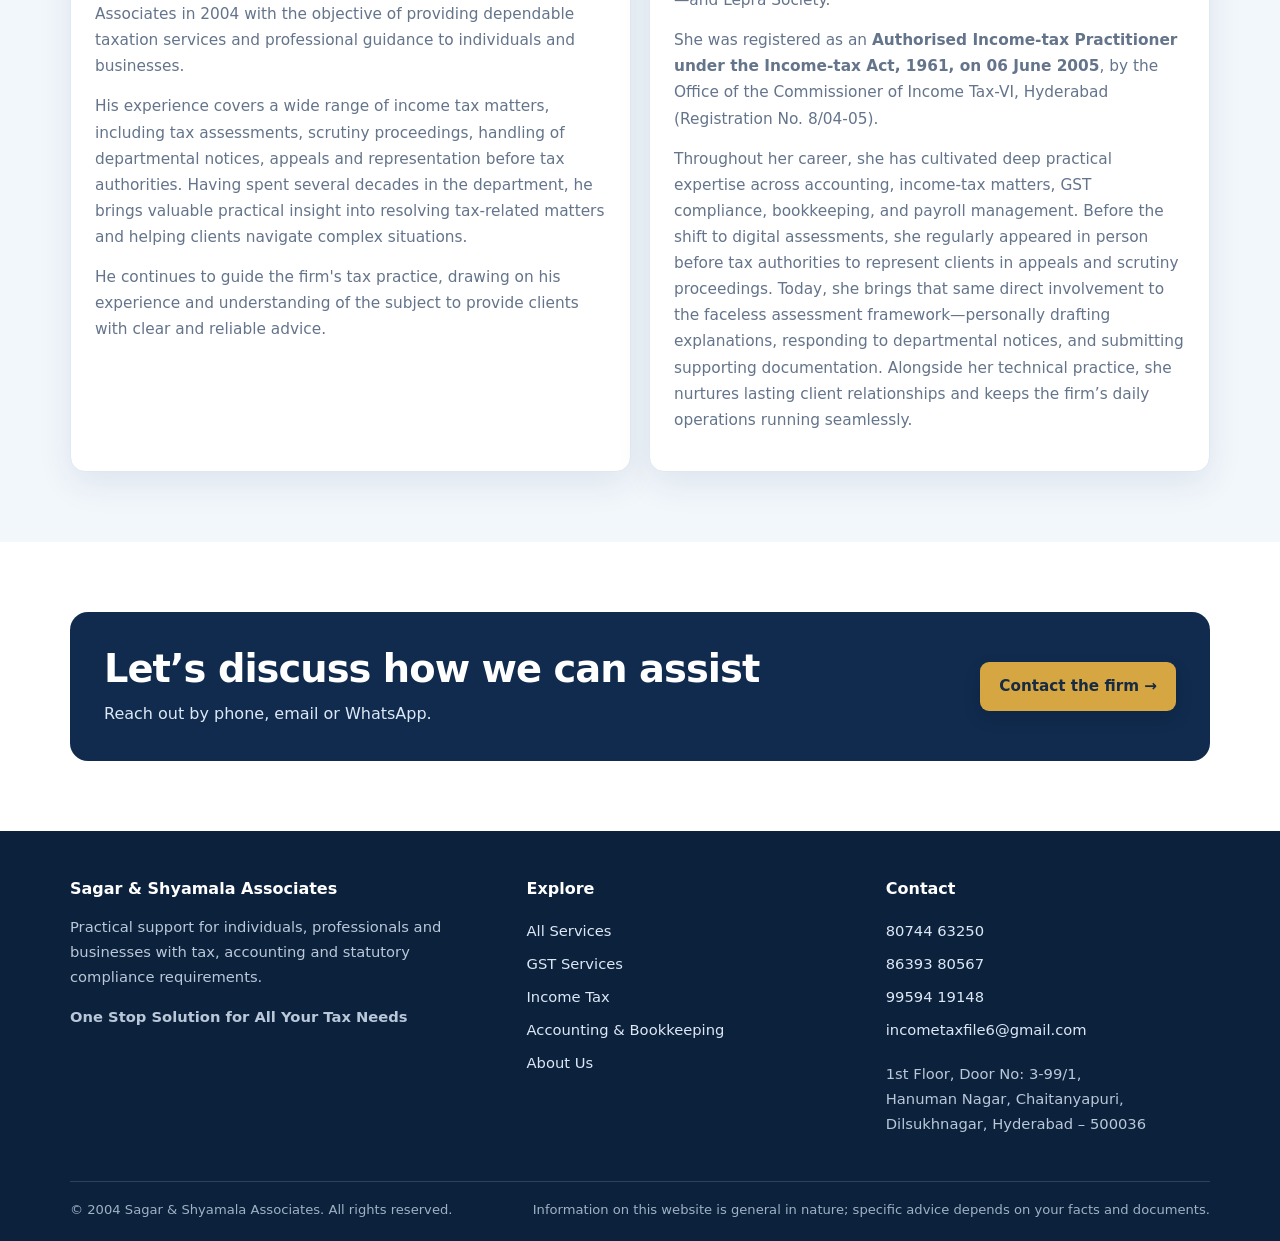
==== commit b654d22a: "Update about.html" ====
--- a/about.html
+++ b/about.html
@@ -195,8 +195,9 @@
 </div>
 </footer>
 
-<a class="whatsapp" href="https://wa.me/918074463250" target="_blank" rel="noopener" aria-label="Chat with us on WhatsApp">WA</a>
-
+<a class="whatsapp" href="https://wa.me/918074463250" target="_blank" rel="noopener" aria-label="Chat with us on WhatsApp">
+  <img src="assets/images/whatsapp-icon.png" alt="WhatsApp">
+</a>
 <script src="assets/js/site.js" defer></script>
 
 </body>
--- a/assets/css/style.css
+++ b/assets/css/style.css
@@ -1,5 +1,7 @@
 :root{--navy:#102b4e;--blue:#174f83;--blue2:#236da5;--gold:#d6a642;--ink:#263445;--muted:#64748b;--pale:#f2f7fc;--line:#e2e8f0;--white:#fff;--green:#16834b;--shadow:0 12px 35px rgba(16,43,78,.09)}
-*{box-sizing:border-box}html{scroll-behavior:smooth}body{margin:0;font-family:Inter,ui-sans-serif,system-ui,-apple-system,"Segoe UI",Arial,sans-serif;color:var(--ink);line-height:1.7;background:#fff}a{color:var(--blue);text-decoration:none}a:hover{color:var(--blue2)}img{max-width:100%}.container{width:min(1140px,calc(100% - 40px));margin-inline:auto}.topbar{background:var(--navy);color:#dce8f5;font-size:.88rem}.topbar-inner{display:flex;justify-content:space-between;gap:15px;flex-wrap:wrap;padding:8px 0}.topbar a{color:#fff}.site-header{background:#fff;position:sticky;top:0;z-index:20;box-shadow:0 3px 16px rgba(16,43,78,.07)}.header-inner{display:flex;align-items:center;justify-content:space-between;gap:25px;padding:15px 0}.brand{display:flex;align-items:center;gap:12px;color:var(--navy);min-width:240px}.brand-mark{width:44px;height:44px;border-radius:12px;background:linear-gradient(135deg,var(--navy),var(--blue2));color:#fff;display:grid;place-items:center;font-weight:800;letter-spacing:-1px}.brand strong{display:block;font-size:1.35rem;line-height:1.2}.brand small{display:block;color:var(--muted);font-size:.90rem;letter-spacing:.08em;text-transform:uppercase;margin-top:4px}.nav{display:flex;align-items:center;gap:5px;flex-wrap:wrap}.nav a{color:#34465b;padding:9px 11px;border-radius:8px;font-size:.92rem;font-weight:600}.nav a:hover,.nav a.active{background:var(--pale);color:var(--blue)}.nav .nav-cta{background:var(--gold);color:#172b42;padding-inline:16px}.nav .nav-cta:hover{background:#c8952f;color:#172b42}.menu-toggle{display:none;border:1px solid var(--line);background:#fff;color:var(--navy);border-radius:8px;padding:9px 12px;font-size:1rem}.hero{background:radial-gradient(circle at 85% 20%,rgba(214,166,66,.2),transparent 25%),linear-gradient(120deg,#102b4e,#174f83);color:#fff;padding:78px 0 72px;overflow:hidden}.hero-grid{display:grid;grid-template-columns:1.25fr .75fr;gap:50px;align-items:center}.eyebrow{display:inline-flex;align-items:center;gap:8px;color:#f3d99d;font-size:.8rem;font-weight:800;letter-spacing:.13em;text-transform:uppercase}.eyebrow:before{content:"";width:25px;height:2px;background:var(--gold)}h1,h2,h3{line-height:1.2;color:var(--navy);margin:0 0 16px}h1{font-size:clamp(2.2rem,5vw,3.65rem);letter-spacing:-.04em}.hero h1{color:#fff;max-width:720px}.hero p{color:#dce8f5;font-size:1.1rem;max-width:680px;margin:0 0 25px}.hero-panel{background:rgba(255,255,255,.09);border:1px solid rgba(255,255,255,.2);border-radius:20px;padding:27px;backdrop-filter:blur(5px)}.hero-panel h3{color:#fff;font-size:1.2rem}.hero-panel p{font-size:.96rem;margin-bottom:12px}.hero-list{padding:0;margin:15px 0 0;list-style:none}.hero-list li{padding:8px 0;color:#f4f7fb;border-bottom:1px solid rgba(255,255,255,.15)}.hero-list li:last-child{border:0}.hero-list li:before{content:"✓";color:#f3d99d;font-weight:900;margin-right:10px}.btn{display:inline-flex;align-items:center;justify-content:center;gap:8px;border:0;border-radius:9px;padding:12px 19px;font-weight:750;font-size:.95rem;background:var(--gold);color:#172b42;box-shadow:0 7px 18px rgba(0,0,0,.12)}.btn:hover{background:#e2b958;color:#172b42;transform:translateY(-1px)}.btn-outline{background:transparent;border:1px solid rgba(255,255,255,.55);color:#fff;box-shadow:none;margin-left:8px}.btn-outline:hover{background:rgba(255,255,255,.12);color:#fff}.btn-blue{background:var(--blue);color:#fff;box-shadow:none}.btn-blue:hover{background:var(--navy);color:#fff}.section{padding:70px 0}.section-soft{background:var(--pale)}.section-head{max-width:720px;margin-bottom:32px}.section-head.center{text-align:center;margin-inline:auto}.section-head p{color:var(--muted);margin:0}.kicker{font-size:.78rem;color:var(--blue2);font-weight:800;letter-spacing:.13em;text-transform:uppercase;margin-bottom:10px}.section h2{font-size:clamp(1.75rem,3vw,2.45rem);letter-spacing:-.025em}.grid{display:grid;grid-template-columns:repeat(3,1fr);gap:18px}.grid.two{grid-template-columns:repeat(2,1fr)}.card{background:#fff;border:1px solid var(--line);border-radius:15px;padding:24px;box-shadow:var(--shadow)}.card h3{font-size:1.12rem;margin:12px 0 9px}.card p{color:var(--muted);margin:0 0 14px;font-size:.96rem}.card-link{font-weight:750;font-size:.92rem}.icon-box{width:43px;height:43px;border-radius:12px;background:#eaf2fa;color:var(--blue);display:grid;place-items:center;font-size:1.25rem;font-weight:800}.tick-list{list-style:none;padding:0;margin:15px 0 0}.tick-list li{padding:7px 0 7px 27px;position:relative;color:#435367}.tick-list li:before{content:"✓";position:absolute;left:0;color:var(--green);font-weight:900}.split{display:grid;grid-template-columns:1fr 1fr;gap:42px;align-items:center}.feature-box{background:linear-gradient(145deg,#edf4fb,#fff);border:1px solid var(--line);border-radius:20px;padding:30px}.feature-box .stat{font-size:2rem;font-weight:850;color:var(--blue);line-height:1}.feature-box p{color:var(--muted)}.callout{background:var(--navy);color:#fff;border-radius:18px;padding:34px;display:flex;align-items:center;justify-content:space-between;gap:25px}.callout h2{color:#fff;margin-bottom:8px}.callout p{color:#dce8f5;margin:0}.page-hero{background:linear-gradient(120deg,#edf4fb,#f9fbfd);padding:54px 0}.page-hero h1{font-size:clamp(2rem,4vw,3rem);margin-bottom:12px}.page-hero p{max-width:760px;color:var(--muted);margin:0}.breadcrumbs{font-size:.86rem;color:var(--muted);margin-bottom:14px}.breadcrumbs a{color:var(--blue)}.content{max-width:850px}.content p{color:#536276}.content h2{font-size:1.55rem;margin-top:32px}.content h3{font-size:1.12rem;margin-top:22px}.notice{background:#fff8e8;border-left:4px solid var(--gold);padding:16px 18px;border-radius:0 9px 9px 0;color:#5c4b2b}.contact-grid{display:grid;grid-template-columns:.9fr 1.1fr;gap:25px}.contact-item{padding:17px 0;border-bottom:1px solid var(--line)}.contact-item:last-child{border:0}.contact-item strong{display:block;color:var(--navy);margin-bottom:4px}.contact-item span,.contact-item a{color:var(--muted)}.form-card label{display:block;font-weight:700;font-size:.9rem;color:var(--navy);margin:12px 0 6px}.form-card input,.form-card textarea,.form-card select{width:100%;padding:12px 13px;border:1px solid #cbd5e1;border-radius:8px;font:inherit;color:var(--ink);background:#fff}.form-card textarea{min-height:125px;resize:vertical}.form-card input:focus,.form-card textarea:focus,.form-card select:focus{outline:3px solid rgba(35,109,165,.15);border-color:var(--blue2)}.form-note{font-size:.83rem;color:var(--muted)}.faq{border-bottom:1px solid var(--line);padding:18px 0}.faq h3{font-size:1.03rem;margin:0 0 8px}.faq p{margin:0;color:var(--muted)}.site-footer{background:#0c213c;color:#d5e0ec;padding:48px 0 20px}.footer-grid{display:grid;grid-template-columns:1.3fr 1fr 1fr;gap:35px}.site-footer h3{color:#fff;font-size:1rem}.site-footer p,.site-footer li{color:#b9c8d8;font-size:.92rem}.site-footer ul{list-style:none;padding:0;margin:0}.site-footer li{padding:4px 0}.site-footer a{color:#dce8f5}.footer-bottom{border-top:1px solid rgba(255,255,255,.15);margin-top:30px;padding-top:17px;display:flex;justify-content:space-between;gap:15px;flex-wrap:wrap;font-size:.82rem;color:#9fb1c5}.whatsapp{position:fixed;right:20px;bottom:20px;width:54px;height:54px;border-radius:50%;background:#20bd68;color:#fff;display:grid;place-items:center;font-weight:900;font-size:.8rem;box-shadow:0 8px 22px rgba(0,0,0,.2);z-index:30}.whatsapp:hover{color:#fff;background:#159c53}.muted{color:var(--muted)}.spacer-top{margin-top:28px}.center{text-align:center}.small{font-size:.88rem}
+*{box-sizing:border-box}html{scroll-behavior:smooth}body{margin:0;font-family:Inter,ui-sans-serif,system-ui,-apple-system,"Segoe UI",Arial,sans-serif;color:var(--ink);line-height:1.7;background:#fff}a{color:var(--blue);text-decoration:none}a:hover{color:var(--blue2)}img{max-width:100%}.container{width:min(1140px,calc(100% - 40px));margin-inline:auto}.topbar{background:var(--navy);color:#dce8f5;font-size:.88rem}.topbar-inner{display:flex;justify-content:space-between;gap:15px;flex-wrap:wrap;padding:8px 0}.topbar a{color:#fff}.site-header{background:#fff;position:sticky;top:0;z-index:20;box-shadow:0 3px 16px rgba(16,43,78,.07)}.header-inner{display:flex;align-items:center;justify-content:space-between;gap:25px;padding:15px 0}.brand{display:flex;align-items:center;gap:12px;color:var(--navy);min-width:240px}.brand-mark{width:44px;height:44px;border-radius:12px;background:linear-gradient(135deg,var(--navy),var(--blue2));color:#fff;display:grid;place-items:center;font-weight:800;letter-spacing:-1px}.brand strong{display:block;font-size:1.35rem;line-height:1.2}.brand small{display:block;color:var(--muted);font-size:.90rem;letter-spacing:.08em;text-transform:uppercase;margin-top:4px}.nav{display:flex;align-items:center;gap:5px;flex-wrap:wrap}.nav a{color:#34465b;padding:9px 11px;border-radius:8px;font-size:.92rem;font-weight:600}.nav a:hover,.nav a.active{background:var(--pale);color:var(--blue)}.nav .nav-cta{background:var(--gold);color:#172b42;padding-inline:16px}.nav .nav-cta:hover{background:#c8952f;color:#172b42}.menu-toggle{display:none;border:1px solid var(--line);background:#fff;color:var(--navy);border-radius:8px;padding:9px 12px;font-size:1rem}.hero{background:radial-gradient(circle at 85% 20%,rgba(214,166,66,.2),transparent 25%),linear-gradient(120deg,#102b4e,#174f83);color:#fff;padding:78px 0 72px;overflow:hidden}.hero-grid{display:grid;grid-template-columns:1.25fr .75fr;gap:50px;align-items:center}.eyebrow{display:inline-flex;align-items:center;gap:8px;color:#f3d99d;font-size:.8rem;font-weight:800;letter-spacing:.13em;text-transform:uppercase}.eyebrow:before{content:"";width:25px;height:2px;background:var(--gold)}h1,h2,h3{line-height:1.2;color:var(--navy);margin:0 0 16px}h1{font-size:clamp(2.2rem,5vw,3.65rem);letter-spacing:-.04em}.hero h1{color:#fff;max-width:720px}.hero p{color:#dce8f5;font-size:1.1rem;max-width:680px;margin:0 0 25px}.hero-panel{background:rgba(255,255,255,.09);border:1px solid rgba(255,255,255,.2);border-radius:20px;padding:27px;backdrop-filter:blur(5px)}.hero-panel h3{color:#fff;font-size:1.2rem}.hero-panel p{font-size:.96rem;margin-bottom:12px}.hero-list{padding:0;margin:15px 0 0;list-style:none}.hero-list li{padding:8px 0;color:#f4f7fb;border-bottom:1px solid rgba(255,255,255,.15)}.hero-list li:last-child{border:0}.hero-list li:before{content:"✓";color:#f3d99d;font-weight:900;margin-right:10px}.btn{display:inline-flex;align-items:center;justify-content:center;gap:8px;border:0;border-radius:9px;padding:12px 19px;font-weight:750;font-size:.95rem;background:var(--gold);color:#172b42;box-shadow:0 7px 18px rgba(0,0,0,.12)}.btn:hover{background:#e2b958;color:#172b42;transform:translateY(-1px)}.btn-outline{background:transparent;border:1px solid rgba(255,255,255,.55);color:#fff;box-shadow:none;margin-left:8px}.btn-outline:hover{background:rgba(255,255,255,.12);color:#fff}.btn-blue{background:var(--blue);color:#fff;box-shadow:none}.btn-blue:hover{background:var(--navy);color:#fff}.section{padding:70px 0}.section-soft{background:var(--pale)}.section-head{max-width:720px;margin-bottom:32px}.section-head.center{text-align:center;margin-inline:auto}.section-head p{color:var(--muted);margin:0}.kicker{font-size:.78rem;color:var(--blue2);font-weight:800;letter-spacing:.13em;text-transform:uppercase;margin-bottom:10px}.section h2{font-size:clamp(1.75rem,3vw,2.45rem);letter-spacing:-.025em}.grid{display:grid;grid-template-columns:repeat(3,1fr);gap:18px}.grid.two{grid-template-columns:repeat(2,1fr)}.card{background:#fff;border:1px solid var(--line);border-radius:15px;padding:24px;box-shadow:var(--shadow)}.card h3{font-size:1.12rem;margin:12px 0 9px}.card p{color:var(--muted);margin:0 0 14px;font-size:.96rem}.card-link{font-weight:750;font-size:.92rem}.icon-box{width:43px;height:43px;border-radius:12px;background:#eaf2fa;color:var(--blue);display:grid;place-items:center;font-size:1.25rem;font-weight:800}.tick-list{list-style:none;padding:0;margin:15px 0 0}.tick-list li{padding:7px 0 7px 27px;position:relative;color:#435367}.tick-list li:before{content:"✓";position:absolute;left:0;color:var(--green);font-weight:900}.split{display:grid;grid-template-columns:1fr 1fr;gap:42px;align-items:center}.feature-box{background:linear-gradient(145deg,#edf4fb,#fff);border:1px solid var(--line);border-radius:20px;padding:30px}.feature-box .stat{font-size:2rem;font-weight:850;color:var(--blue);line-height:1}.feature-box p{color:var(--muted)}.callout{background:var(--navy);color:#fff;border-radius:18px;padding:34px;display:flex;align-items:center;justify-content:space-between;gap:25px}.callout h2{color:#fff;margin-bottom:8px}.callout p{color:#dce8f5;margin:0}.page-hero{background:linear-gradient(120deg,#edf4fb,#f9fbfd);padding:54px 0}.page-hero h1{font-size:clamp(2rem,4vw,3rem);margin-bottom:12px}.page-hero p{max-width:760px;color:var(--muted);margin:0}.breadcrumbs{font-size:.86rem;color:var(--muted);margin-bottom:14px}.breadcrumbs a{color:var(--blue)}.content{max-width:850px}.content p{color:#536276}.content h2{font-size:1.55rem;margin-top:32px}.content h3{font-size:1.12rem;margin-top:22px}.notice{background:#fff8e8;border-left:4px solid var(--gold);padding:16px 18px;border-radius:0 9px 9px 0;color:#5c4b2b}.contact-grid{display:grid;grid-template-columns:.9fr 1.1fr;gap:25px}.contact-item{padding:17px 0;border-bottom:1px solid var(--line)}.contact-item:last-child{border:0}.contact-item strong{display:block;color:var(--navy);margin-bottom:4px}.contact-item span,.contact-item a{color:var(--muted)}.form-card label{display:block;font-weight:700;font-size:.9rem;color:var(--navy);margin:12px 0 6px}.form-card input,.form-card textarea,.form-card select{width:100%;padding:12px 13px;border:1px solid #cbd5e1;border-radius:8px;font:inherit;color:var(--ink);background:#fff}.form-card textarea{min-height:125px;resize:vertical}.form-card input:focus,.form-card textarea:focus,.form-card select:focus{outline:3px solid rgba(35,109,165,.15);border-color:var(--blue2)}.form-note{font-size:.83rem;color:var(--muted)}.faq{border-bottom:1px solid var(--line);padding:18px 0}.faq h3{font-size:1.03rem;margin:0 0 8px}.faq p{margin:0;color:var(--muted)}.site-footer{background:#0c213c;color:#d5e0ec;padding:48px 0 20px}.footer-grid{display:grid;grid-template-columns:1.3fr 1fr 1fr;gap:35px}.site-footer h3{color:#fff;font-size:1rem}.site-footer p,.site-footer li{color:#b9c8d8;font-size:.92rem}.site-footer ul{list-style:none;padding:0;margin:0}.site-footer li{padding:4px 0}.site-footer a{color:#dce8f5}.footer-bottom{border-top:1px solid rgba(255,255,255,.15);margin-top:30px;padding-top:17px;display:flex;justify-content:space-between;gap:15px;flex-wrap:wrap;font-size:.82rem;color:#9fb1c5}.whatsapp{position:fixed;right:20px;bottom:20px;width:54px;height:54px;border-radius:50%;background:#25D366;color:#fff;display:grid;place-items:center;box-shadow:0 8px 22px rgba(0,0,0,.2);z-index:30;transition:background .2s ease,transform .2s ease}
+.whatsapp svg{width:30px;height:30px;display:block}
+.whatsapp:hover{color:#fff;background:#1ebe5d;transform:scale(1.05)}.muted{color:var(--muted)}.spacer-top{margin-top:28px}.center{text-align:center}.small{font-size:.88rem}
 @media(max-width:900px){.header-inner{align-items:flex-start}.menu-toggle{display:block;margin-left:auto}.nav{display:none;position:absolute;left:0;right:0;top:100%;background:#fff;padding:12px 20px 18px;box-shadow:0 12px 20px rgba(0,0,0,.1);flex-direction:column;align-items:stretch}.nav.open{display:flex}.nav a{padding:11px 12px}.hero-grid,.split,.contact-grid{grid-template-columns:1fr}.hero-grid{gap:28px}.hero{padding:58px 0}.grid{grid-template-columns:repeat(2,1fr)}.footer-grid{grid-template-columns:1fr 1fr}}
 @media(max-width:600px){.container{width:min(100% - 30px,1140px)}.topbar-inner{font-size:.8rem}.brand{min-width:0}.brand strong{font-size:1.10rem}.brand small{font-size:.62rem}.brand-mark{width:39px;height:39px}.grid,.grid.two,.footer-grid{grid-template-columns:1fr}.section{padding:52px 0}.hero{padding:48px 0}.hero p{font-size:1rem}.btn-outline{margin:10px 0 0}.callout{align-items:flex-start;flex-direction:column;padding:26px}.page-hero{padding:40px 0}.card{padding:21px}}
 @media(prefers-reduced-motion:reduce){html{scroll-behavior:auto}*,*:before,*:after{transition:none!important}}
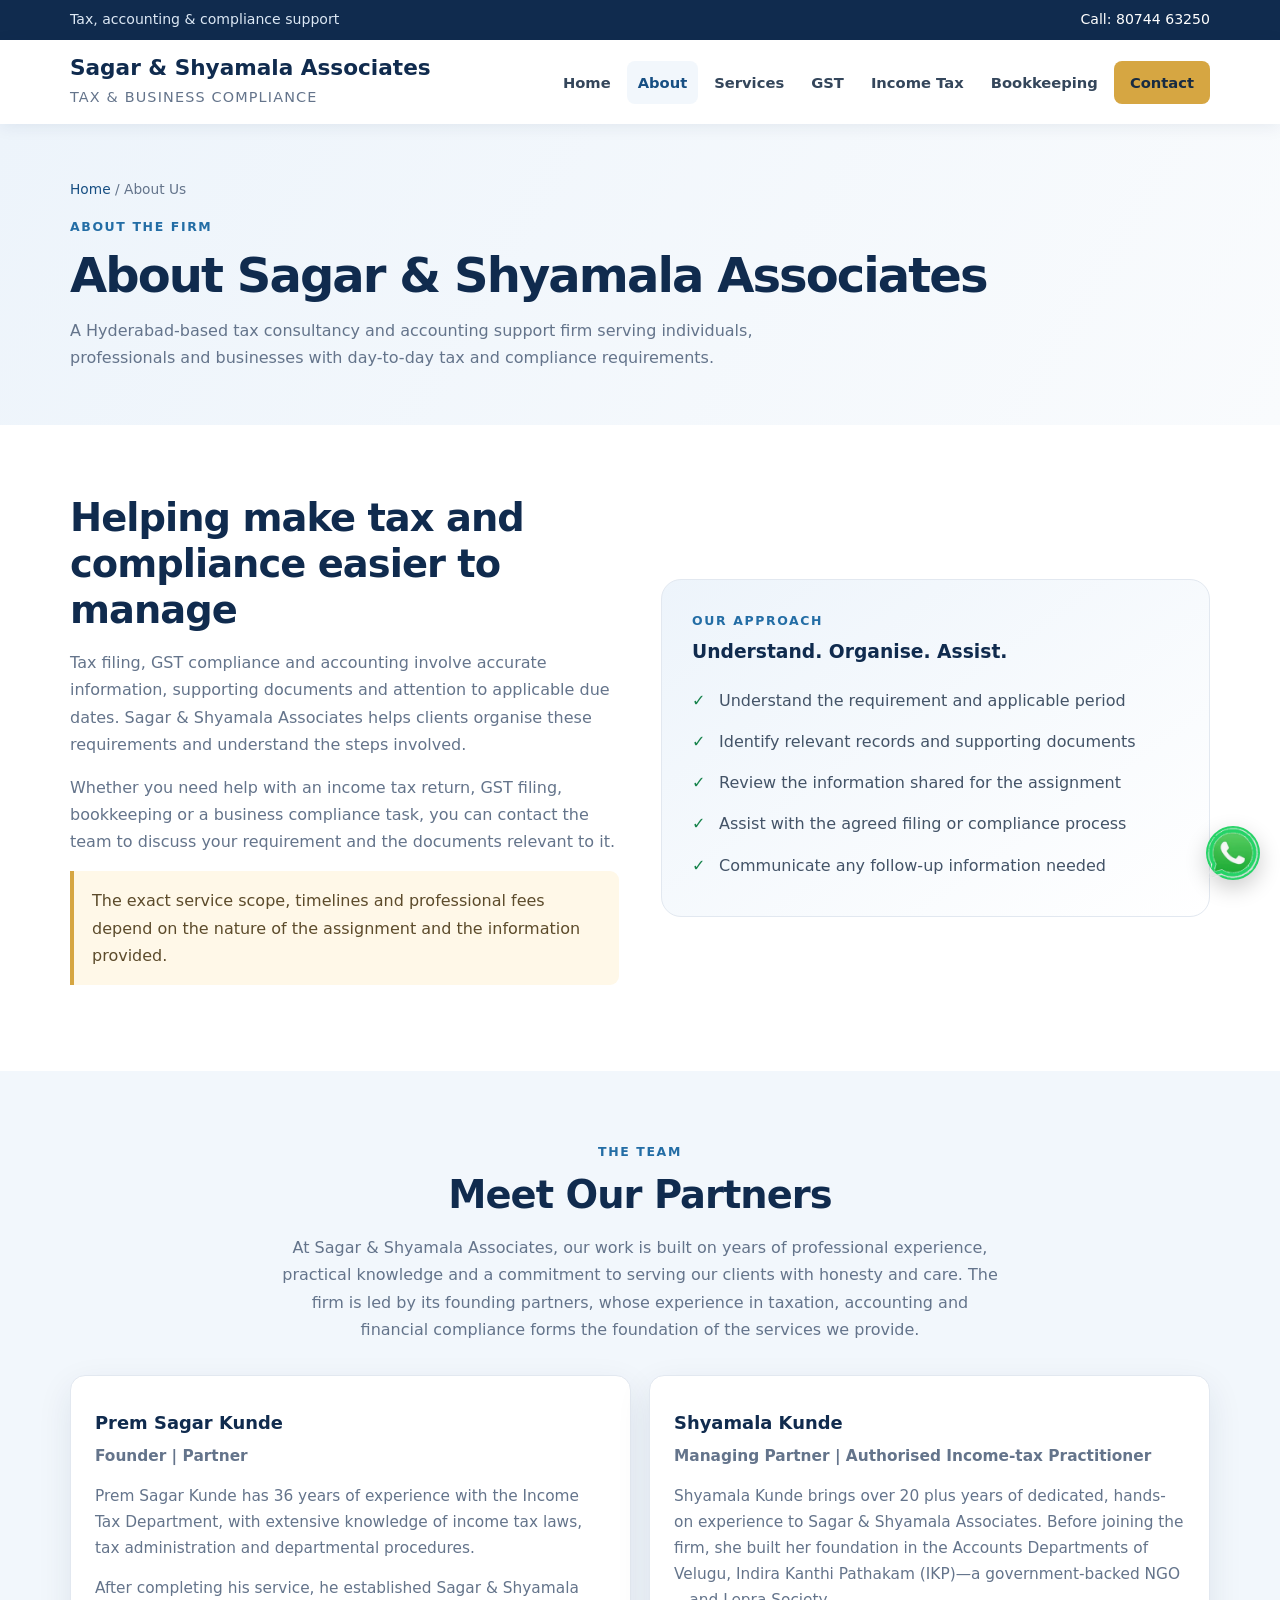
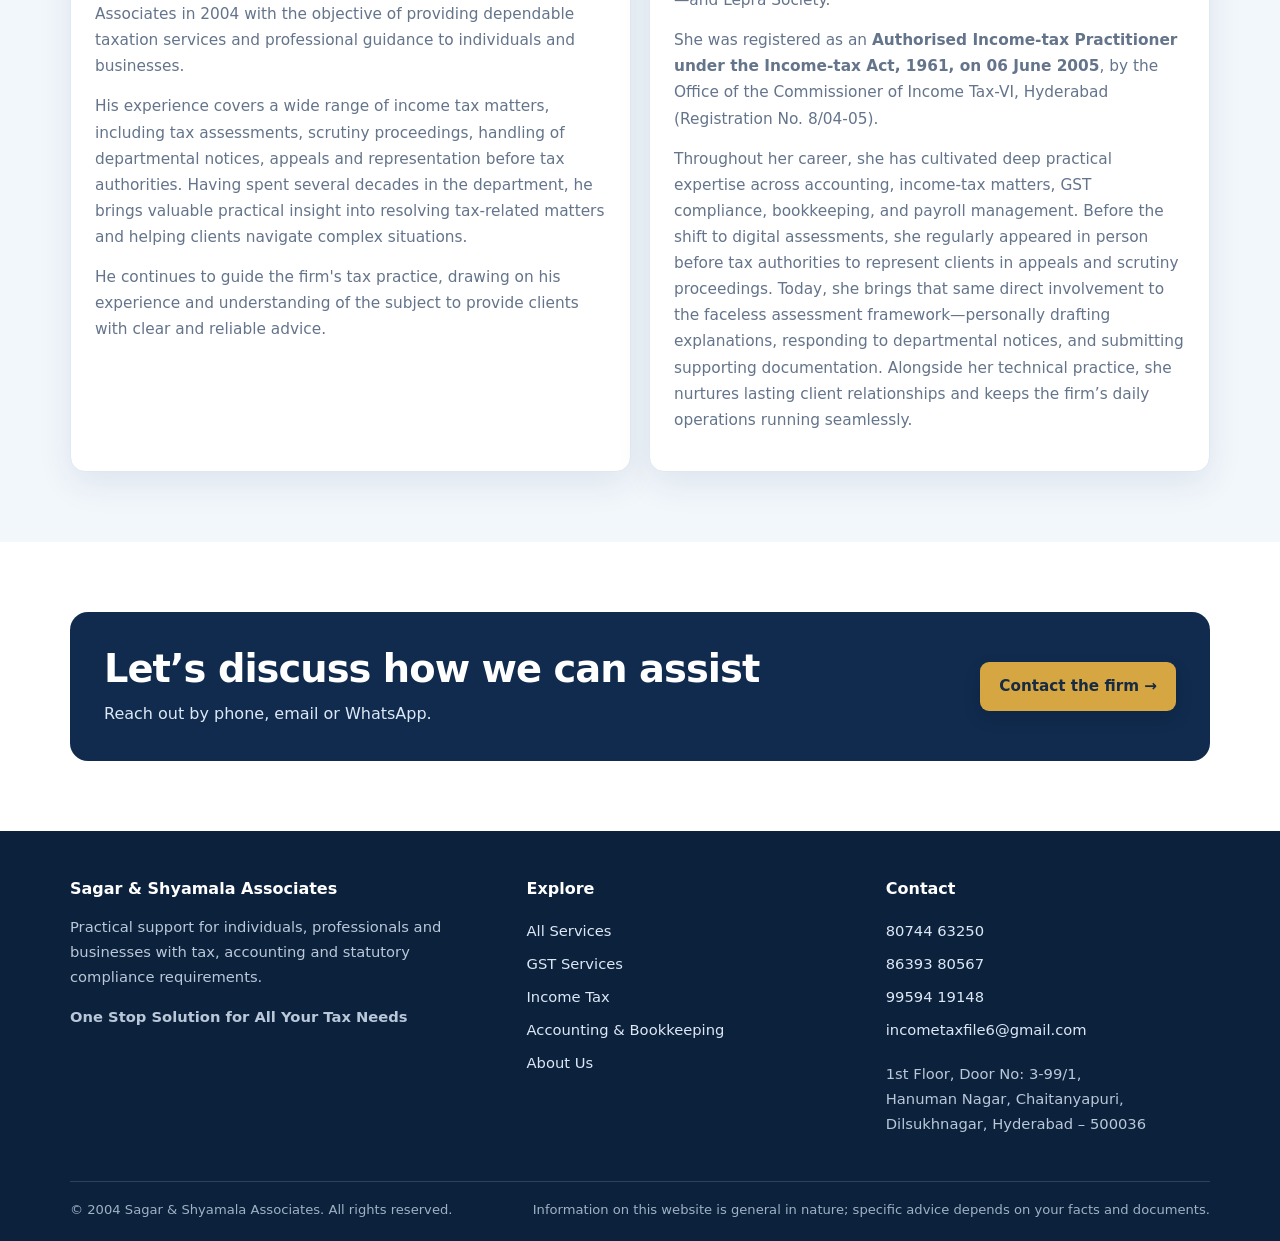
==== commit 7be53be1: "Update about.html" ====
--- a/about.html
+++ b/about.html
@@ -15,7 +15,7 @@
 
 <div class="topbar">
 <div class="container topbar-inner">
-<span>Tax, accounting &amp; compliance support in Hyderabad</span>
+<span>Tax, accounting &amp; compliance support</span>
 <span>
 <a href="tel:+918074463250">Call: 80744 63250</a>
 </span>
